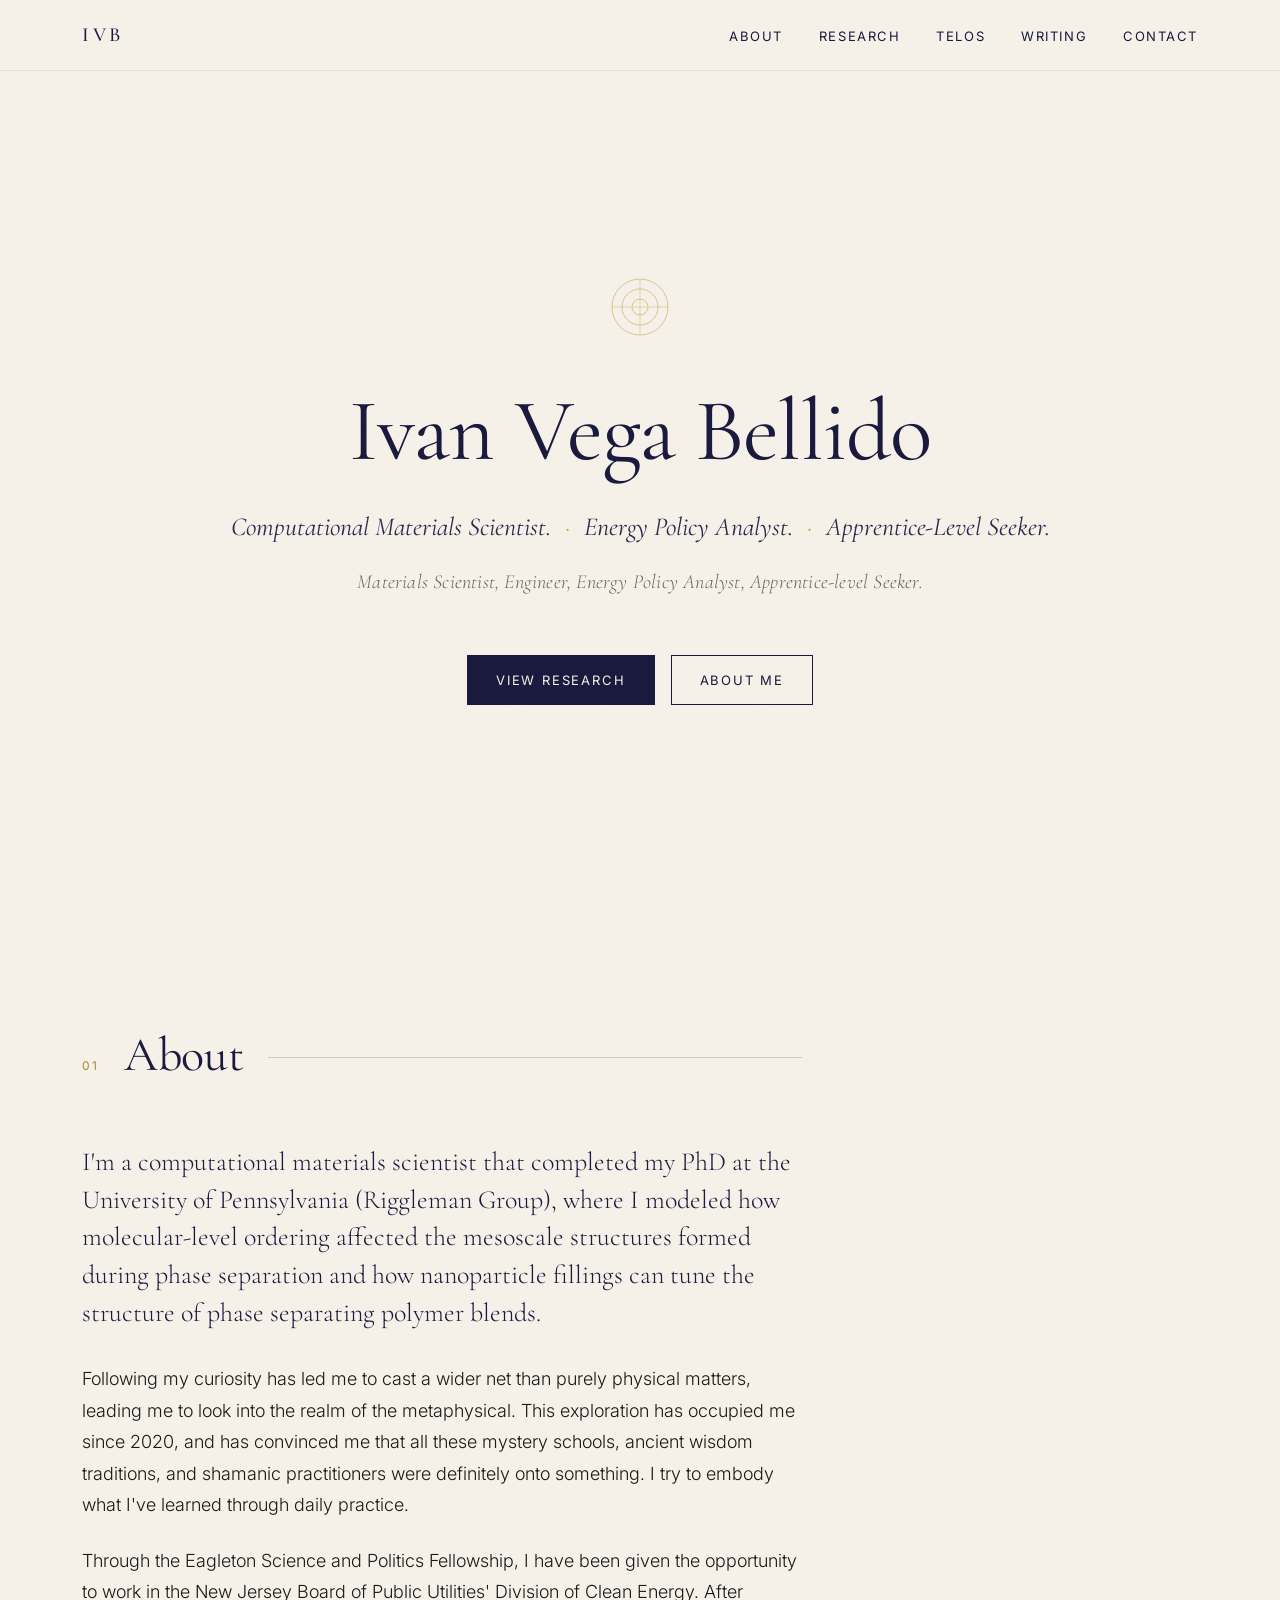
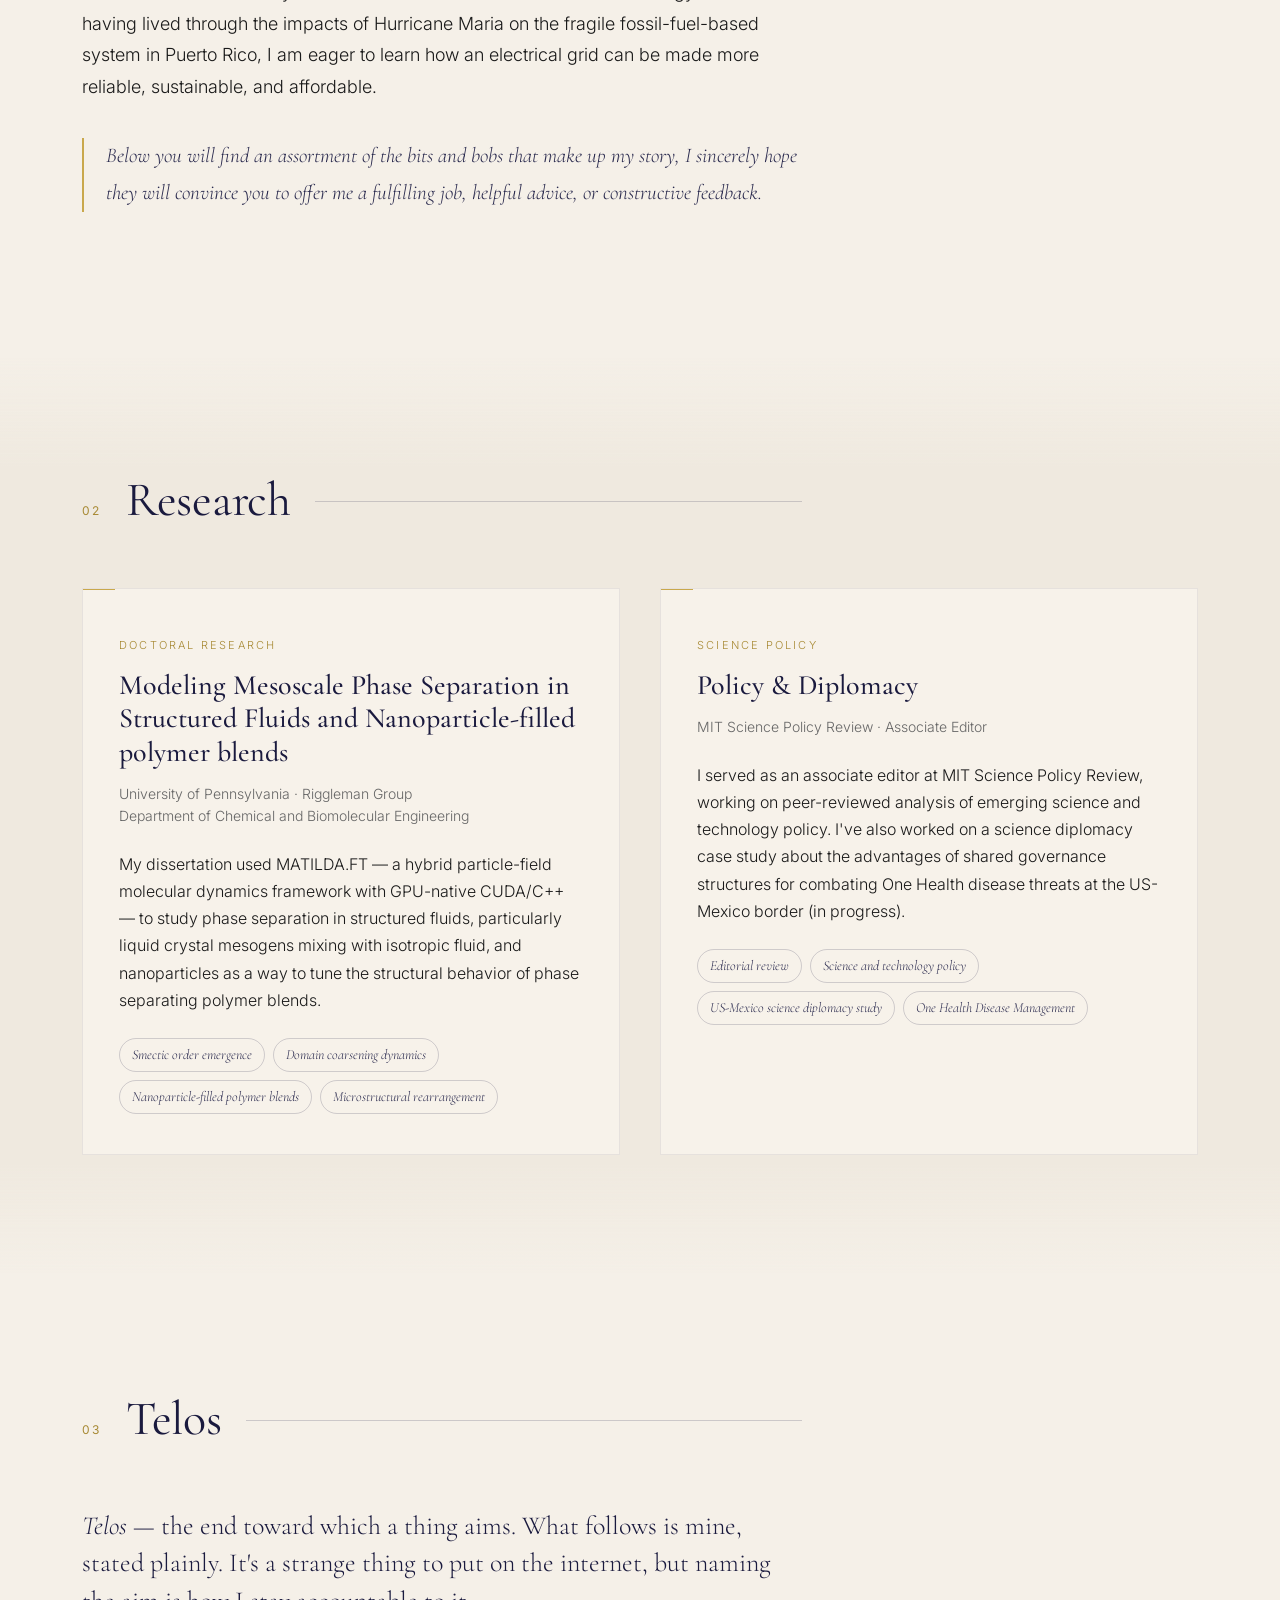
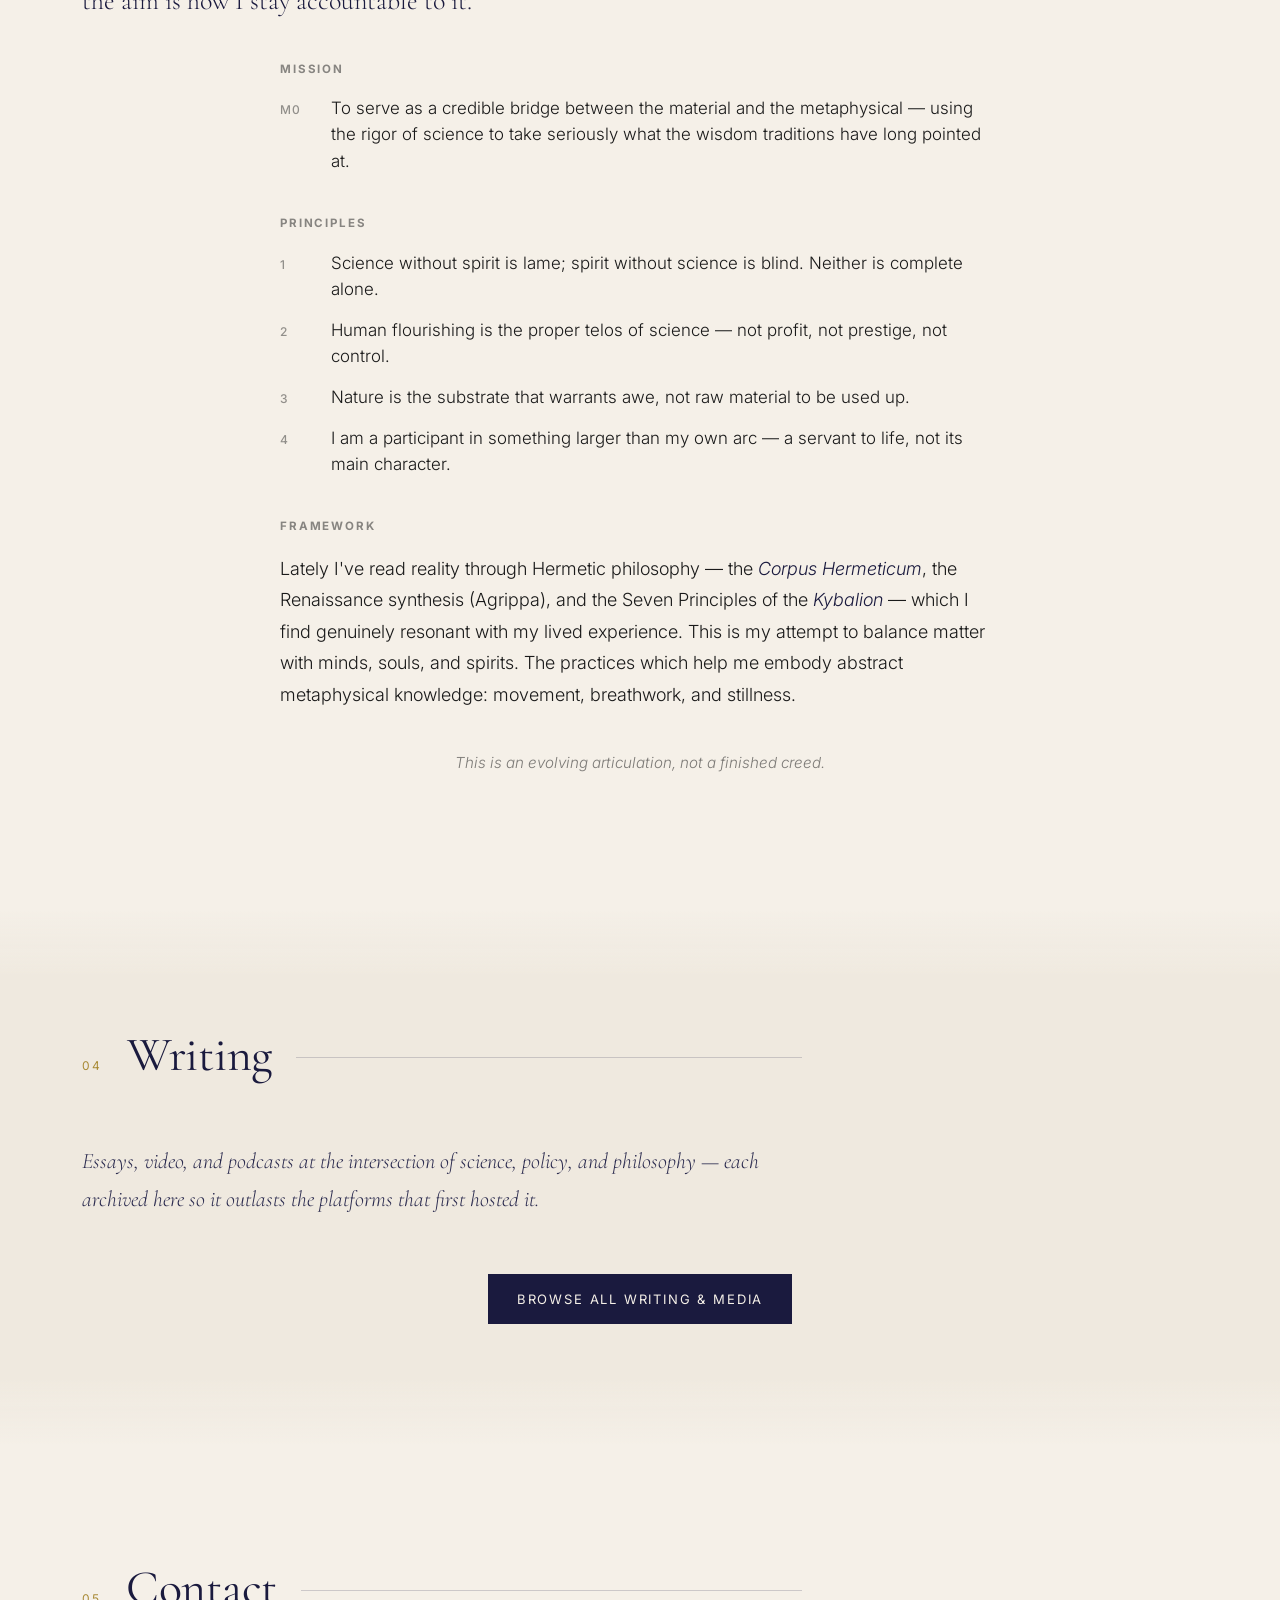
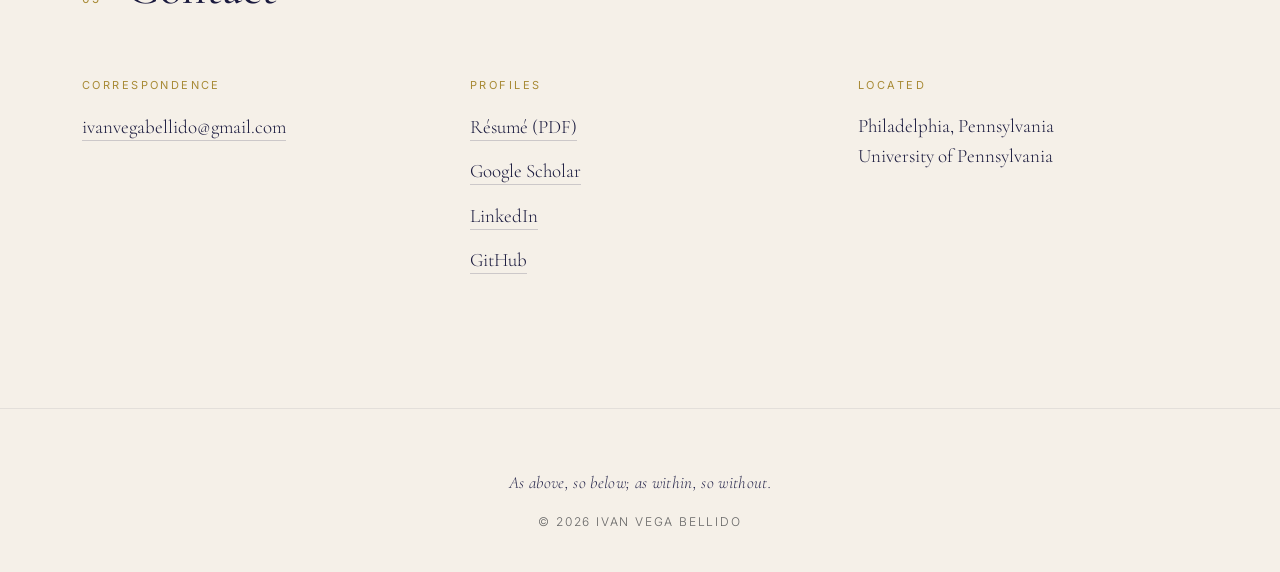
==== index.html @ 62093fcc "Update personal descriptions and contact details" ====
<!DOCTYPE html>
<html lang="en">
<head>
<meta charset="UTF-8">
<meta name="viewport" content="width=device-width, initial-scale=1.0">
<meta name="description" content="Gabriel Vega Bellido — Computational Materials Scientist, Energy Policy Analyst, Apprentice-level Seeker.">

<!-- Open Graph -->
<meta property="og:title" content="Gabriel Vega Bellido">
<meta property="og:description" content="Computational Materials Scientist, Energy Policy Analyst, Apprentice-level Seeker.">
<meta property="og:url" content="https://gvegabellido.com">
<meta property="og:type" content="website">
<meta property="og:site_name" content="Gabriel Vega Bellido">
<meta property="og:image" content="https://gvegabellido.com/gabriel_vega-bellido.jpg">

<!-- Canonical -->
<link rel="canonical" href="https://gvegabellido.com">

<!-- Favicon -->
<link rel="icon" type="image/svg+xml" href="favicon.svg">
<title>Ivan Vega Bellido</title>

<link rel="preconnect" href="https://fonts.googleapis.com">
<link rel="preconnect" href="https://fonts.gstatic.com" crossorigin>
<link href="https://fonts.googleapis.com/css2?family=Cormorant+Garamond:ital,wght@0,300;0,400;0,500;0,600;1,300;1,400;1,500&family=Inter:wght@300;400;500&display=swap" rel="stylesheet">

<link rel="stylesheet" href="styles.css">
</head>
<body>

<!-- Background sacred-geometry layer (very subtle) -->
<div class="bg-pattern" aria-hidden="true">
  <svg viewBox="0 0 800 800" xmlns="http://www.w3.org/2000/svg" preserveAspectRatio="xMidYMid slice">
    <defs>
      <pattern id="flower" x="0" y="0" width="200" height="173.2" patternUnits="userSpaceOnUse">
        <g fill="none" stroke="#1a1a3e" stroke-width="0.4" opacity="0.5">
          <circle cx="100" cy="86.6" r="50"/>
          <circle cx="0" cy="0" r="50"/>
          <circle cx="200" cy="0" r="50"/>
          <circle cx="0" cy="173.2" r="50"/>
          <circle cx="200" cy="173.2" r="50"/>
          <circle cx="100" cy="-86.6" r="50"/>
          <circle cx="100" cy="259.8" r="50"/>
        </g>
      </pattern>
    </defs>
    <rect width="100%" height="100%" fill="url(#flower)"/>
  </svg>
</div>

<!-- Navigation -->
<nav class="nav">
  <div class="nav-inner">
    <a href="#top" class="nav-brand">IVB</a>
    <ul class="nav-links">
      <li><a href="#about">About</a></li>
      <li><a href="#research">Research</a></li>
      <li><a href="#telos">Telos</a></li>
      <li><a href="writing.html">Writing</a></li>
      <li><a href="#contact">Contact</a></li>
    </ul>
  </div>
</nav>

<main id="top">

<!-- HERO -->
<section class="hero">
  <div class="container">
    <div class="hero-mark" aria-hidden="true">
      <svg viewBox="0 0 60 60" xmlns="http://www.w3.org/2000/svg">
        <circle cx="30" cy="30" r="28" fill="none" stroke="currentColor" stroke-width="0.6"/>
        <circle cx="30" cy="30" r="18" fill="none" stroke="currentColor" stroke-width="0.6"/>
        <circle cx="30" cy="30" r="8" fill="none" stroke="currentColor" stroke-width="0.6"/>
        <line x1="30" y1="2" x2="30" y2="58" stroke="currentColor" stroke-width="0.4"/>
        <line x1="2" y1="30" x2="58" y2="30" stroke="currentColor" stroke-width="0.4"/>
      </svg>
    </div>
    <h1 class="hero-title">Ivan Vega Bellido</h1>
    <p class="hero-sub">
      <span>Computational Materials Scientist.</span>
      <span class="dot" aria-hidden="true">·</span>
      <span>Energy Policy Analyst.</span>
      <span class="dot" aria-hidden="true">·</span>
      <span>Apprentice-Level Seeker.</span>
    </p>
    <p class="hero-tagline"><em>Materials Scientist, Engineer, Energy Policy Analyst, Apprentice-level Seeker.</em></p>
    <div class="hero-cta">
      <a href="#research" class="btn btn-primary">View Research</a>
      <a href="#about" class="btn btn-ghost">About Me</a>
    </div>
  </div>
</section>

<!-- ABOUT -->
<section id="about" class="section">
  <div class="container">
    <div class="section-head">
      <span class="section-num">01</span>
      <h2 class="section-title">About</h2>
      <span class="section-rule" aria-hidden="true"></span>
    </div>
    <div class="prose">
      <p class="lead">
        I'm a computational materials scientist that completed my PhD at the University of Pennsylvania (Riggleman Group), where I modeled how molecular-level ordering affected the mesoscale structures formed during phase separation and how nanoparticle fillings can tune the structure of phase separating polymer blends.
      </p>
      <p>
       Following my curiosity has led me to cast a wider net than purely physical matters, leading me to look into the realm of the metaphysical. This exploration has occupied me since 2020, and has convinced me that all these mystery schools, ancient wisdom traditions, and shamanic practitioners were definitely onto something. I try to embody what I've learned through daily practice. 
      </p>
      <p>
        Through the Eagleton Science and Politics Fellowship, I have been given the opportunity to work in the New Jersey Board of Public Utilities' Division of Clean Energy. After having lived through the impacts of Hurricane Maria on the fragile fossil-fuel-based system in Puerto Rico, I am eager to learn how an electrical grid can be made more reliable, sustainable, and affordable.
      </p>
      <p class="closing">
Below you will find an assortment of the bits and bobs that make up my story, I sincerely hope they will convince you to offer me a fulfilling job, helpful advice, or constructive feedback.      </p>
    </div>
  </div>
</section>

<!-- RESEARCH -->
<section id="research" class="section section-alt">
  <div class="container">
    <div class="section-head">
      <span class="section-num">02</span>
      <h2 class="section-title">Research</h2>
      <span class="section-rule" aria-hidden="true"></span>
    </div>

    <div class="research-grid">
      <article class="research-card">
        <header class="research-card-head">
          <span class="research-kicker">Doctoral Research</span>
          <h3 class="research-title">Modeling Mesoscale Phase Separation in Structured Fluids and Nanoparticle-filled polymer blends</h3>
          <p class="research-affil">University of Pennsylvania · Riggleman Group<br>Department of Chemical and Biomolecular Engineering</p>
        </header>
        <p class="research-body">
          My dissertation used MATILDA.FT — a hybrid particle-field molecular dynamics framework with GPU-native CUDA/C++ — to study phase separation in structured fluids, particularly liquid crystal mesogens mixing with isotropic fluid, and nanoparticles as a way to tune the structural behavior of phase separating polymer blends.
        </p>
        <ul class="research-tags">
          <li>Smectic order emergence</li>
          <li>Domain coarsening dynamics</li>
          <li>Nanoparticle-filled polymer blends</li>
          <li>Microstructural rearrangement</li>
        </ul>
      </article>

      <article class="research-card">
        <header class="research-card-head">
          <span class="research-kicker">Science Policy</span>
          <h3 class="research-title">Policy &amp; Diplomacy</h3>
          <p class="research-affil">MIT Science Policy Review · Associate Editor</p>
        </header>
        <p class="research-body">
          I served as an associate editor at MIT Science Policy Review, working on peer-reviewed analysis of emerging science and technology policy. I've also worked on a science diplomacy case study about the advantages of shared governance structures for combating One Health disease threats at the US-Mexico border (in progress).
        </p>
        <ul class="research-tags">
          <li>Editorial review</li>
          <li>Science and technology policy</li>
          <li>US-Mexico science diplomacy study</li>
          <li>One Health Disease Management</li>
        </ul>
      </article>
    </div>
  </div>
</section>

<!-- TELOS -->
<section id="telos" class="section">
  <div class="container">
    <div class="section-head">
      <span class="section-num">03</span>
      <h2 class="section-title">Telos</h2>
      <span class="section-rule" aria-hidden="true"></span>
    </div>
    <div class="prose">
      <p class="lead">
        <em>Telos</em> — the end toward which a thing aims. What follows is mine, stated plainly. It's a strange thing to put on the internet, but naming the aim is how I stay accountable to it.
      </p>
    </div>

    <div class="telos-block">
      <h3 class="telos-label">Mission</h3>
      <div class="telos-item">
        <span class="telos-id">M0</span>
        <p>To serve as a credible bridge between the material and the metaphysical — using the rigor of science to take seriously what the wisdom traditions have long pointed at.</p>
      </div>
    </div>

    <div class="telos-block">
      <h3 class="telos-label">Principles</h3>
      <div class="telos-item"><span class="telos-id">1</span><p>Science without spirit is lame; spirit without science is blind. Neither is complete alone.</p></div>
      <div class="telos-item"><span class="telos-id">2</span><p>Human flourishing is the proper telos of science — not profit, not prestige, not control.</p></div>
      <div class="telos-item"><span class="telos-id">3</span><p>Nature is the substrate that warrants awe, not raw material to be used up.</p></div>
      <div class="telos-item"><span class="telos-id">4</span><p>I am a participant in something larger than my own arc — a servant to life, not its main character.</p></div>
    </div>

    <div class="telos-block">
      <h3 class="telos-label">Framework</h3>
      <div class="prose">
        <p>
          Lately I've read reality through Hermetic philosophy — the <em>Corpus Hermeticum</em>, the Renaissance synthesis (Agrippa), and the Seven Principles of the <em>Kybalion</em> — which I find genuinely resonant with my lived experience. This is my attempt to balance matter with minds, souls, and spirits. The practices which help me embody abstract metaphysical knowledge: movement, breathwork, and stillness.
        </p>
      </div>
    </div>

    <p class="telos-note"><em>This is an evolving articulation, not a finished creed.</em></p>
  </div>
</section>

<!-- WRITING -->
<section id="writing" class="section section-alt">
  <div class="container">
    <div class="section-head">
      <span class="section-num">04</span>
      <h2 class="section-title">Writing</h2>
      <span class="section-rule" aria-hidden="true"></span>
    </div>
    <div class="writing-intro">
      <p>Essays, video, and podcasts at the intersection of science, policy, and philosophy — each archived here so it outlasts the platforms that first hosted it.</p>
    </div>
    <div class="hero-cta" style="margin-top:2rem">
      <a href="writing.html" class="btn btn-primary">Browse all writing &amp; media</a>
    </div>
  </div>
</section>

<!-- CONTACT -->
<section id="contact" class="section">
  <div class="container">
    <div class="section-head">
      <span class="section-num">05</span>
      <h2 class="section-title">Contact</h2>
      <span class="section-rule" aria-hidden="true"></span>
    </div>
    <div class="contact-grid">
      <div class="contact-block">
        <h3 class="contact-label">Correspondence</h3>
        <a class="contact-link contact-email" href="mailto:ivanvegabellido@gmail.com">ivanvegabellido@gmail.com</a>
      </div>
      <div class="contact-block">
        <h3 class="contact-label">Profiles</h3>
        <ul class="contact-links">
          <li><a href="resume.pdf" target="_blank" rel="noopener">Résumé (PDF)</a></li>
          <li><a href="https://scholar.google.com/citations?user=PFs1vdMAAAAJ&hl=en" target="_blank" rel="noopener">Google Scholar</a></li>
          <li><a href="https://www.linkedin.com/in/gabriel-vega-bellido-575094107/" target="_blank" rel="noopener">LinkedIn</a></li>
          <li><a href="https://github.com/GaboBellido" target="_blank" rel="noopener">GitHub</a></li>
        </ul>
      </div>
      <div class="contact-block">
        <h3 class="contact-label">Located</h3>
        <p class="contact-loc">Philadelphia, Pennsylvania<br>University of Pennsylvania</p>
      </div>
    </div>
  </div>
</section>

<footer class="footer">
  <div class="container">
    <p class="footer-quote"><em>As above, so below; as within, so without.</em></p>
    <p class="footer-meta">© <span id="year">2026</span> Ivan Vega Bellido</p>
  </div>
</footer>

</main>

<script src="script.js"></script>
</body>
</html>
---- styles.css ----
/* ============================================
   IVAN VEGA BELLIDO
   Scholar's study aesthetic
   ============================================ */

:root {
  --bg:        #f5f0e8;
  --bg-alt:    #efe9df;
  --ink:      #1a1a3e;
  --ink-soft: #2a2a4e;
  --gold:     #c9a84c;
  --gold-deep:#a88a35;
  --body:     #1a1a1a;
  --muted:    #666666;
  --rule:     rgba(26,26,62,0.18);
  --rule-soft:rgba(26,26,62,0.08);

  --serif:  "Cormorant Garamond", "EB Garamond", Georgia, serif;
  --sans:   "Inter", -apple-system, BlinkMacSystemFont, sans-serif;

  --w-narrow: 720px;
  --w-mid:    920px;
  --w-wide:   1180px;
}

* { box-sizing: border-box; }

html { scroll-behavior: smooth; -webkit-font-smoothing: antialiased; }

body {
  margin: 0;
  background: var(--bg);
  color: var(--body);
  font-family: var(--sans);
  font-weight: 300;
  font-size: 17px;
  line-height: 1.7;
  position: relative;
  overflow-x: hidden;
}

/* Background flower-of-life pattern, barely visible */
.bg-pattern {
  position: fixed;
  inset: 0;
  z-index: 0;
  pointer-events: none;
  opacity: 0.035;
}
.bg-pattern svg { width: 100%; height: 100%; display: block; }

main, .nav { position: relative; z-index: 1; }

/* ===== Navigation ===== */
.nav {
  position: sticky;
  top: 0;
  z-index: 50;
  background: rgba(245, 240, 232, 0.85);
  backdrop-filter: blur(10px);
  -webkit-backdrop-filter: blur(10px);
  border-bottom: 1px solid var(--rule-soft);
}
.nav-inner {
  max-width: var(--w-wide);
  margin: 0 auto;
  padding: 18px 32px;
  display: flex;
  align-items: center;
  justify-content: space-between;
}
.nav-brand {
  font-family: var(--serif);
  font-size: 20px;
  font-weight: 500;
  letter-spacing: 0.18em;
  color: var(--ink);
  text-decoration: none;
}
.nav-links {
  display: flex;
  gap: 36px;
  list-style: none;
  margin: 0;
  padding: 0;
}
.nav-links a {
  color: var(--ink);
  text-decoration: none;
  font-size: 13px;
  font-weight: 400;
  letter-spacing: 0.12em;
  text-transform: uppercase;
  transition: color 0.2s ease;
  position: relative;
}
.nav-links a::after {
  content: "";
  position: absolute;
  left: 0;
  bottom: -4px;
  width: 0;
  height: 1px;
  background: var(--gold);
  transition: width 0.25s ease;
}
.nav-links a:hover { color: var(--gold-deep); }
.nav-links a:hover::after { width: 100%; }

/* ===== Containers ===== */
.container {
  max-width: var(--w-wide);
  margin: 0 auto;
  padding: 0 32px;
}

/* ===== Hero ===== */
.hero {
  min-height: calc(100vh - 60px);
  display: flex;
  align-items: center;
  justify-content: center;
  text-align: center;
  padding: 80px 32px;
}
.hero .container { max-width: var(--w-mid); }
.hero-mark {
  width: 60px;
  height: 60px;
  margin: 0 auto 48px;
  color: var(--gold);
  opacity: 0.85;
  animation: fadeUp 1.2s ease both;
}
.hero-mark svg { width: 100%; height: 100%; }
.hero-title {
  font-family: var(--serif);
  font-weight: 400;
  font-size: clamp(48px, 7vw, 88px);
  color: var(--ink);
  margin: 0 0 28px;
  letter-spacing: -0.01em;
  line-height: 1.05;
  animation: fadeUp 1.2s 0.1s ease both;
}
.hero-sub {
  font-family: var(--serif);
  font-style: italic;
  font-size: clamp(20px, 2.4vw, 26px);
  font-weight: 400;
  color: var(--ink-soft);
  margin: 0 0 16px;
  display: flex;
  justify-content: center;
  align-items: center;
  gap: 14px;
  flex-wrap: wrap;
  animation: fadeUp 1.2s 0.25s ease both;
}
.hero-sub .dot {
  color: var(--gold);
  font-style: normal;
  font-weight: 400;
}
.hero-tagline {
  font-family: var(--serif);
  font-size: clamp(17px, 1.6vw, 20px);
  color: var(--muted);
  margin: 0 0 56px;
  font-weight: 300;
  letter-spacing: 0.01em;
  animation: fadeUp 1.2s 0.4s ease both;
}
.hero-cta {
  display: flex;
  justify-content: center;
  gap: 16px;
  flex-wrap: wrap;
  animation: fadeUp 1.2s 0.55s ease both;
}

@keyframes fadeUp {
  from { opacity: 0; transform: translateY(14px); }
  to   { opacity: 1; transform: translateY(0); }
}

/* ===== Buttons ===== */
.btn {
  display: inline-block;
  padding: 13px 28px;
  font-family: var(--sans);
  font-size: 13px;
  font-weight: 400;
  letter-spacing: 0.14em;
  text-transform: uppercase;
  text-decoration: none;
  border: 1px solid transparent;
  cursor: pointer;
  transition: all 0.25s ease;
}
.btn-primary {
  background: var(--ink);
  color: var(--bg);
  border-color: var(--ink);
}
.btn-primary:hover {
  background: transparent;
  color: var(--ink);
}
.btn-ghost {
  background: transparent;
  color: var(--ink);
  border-color: var(--ink);
}
.btn-ghost:hover {
  background: var(--ink);
  color: var(--bg);
}

/* ===== Sections ===== */
.section {
  padding: 120px 0;
  position: relative;
}
.section-alt {
  background: linear-gradient(180deg, transparent 0%, var(--bg-alt) 12%, var(--bg-alt) 88%, transparent 100%);
}
.section-head {
  display: flex;
  align-items: baseline;
  gap: 24px;
  margin-bottom: 64px;
  max-width: var(--w-narrow);
}
.section-num {
  font-family: var(--sans);
  font-size: 12px;
  font-weight: 400;
  letter-spacing: 0.2em;
  color: var(--gold-deep);
}
.section-title {
  font-family: var(--serif);
  font-weight: 400;
  font-size: clamp(34px, 4.5vw, 48px);
  color: var(--ink);
  margin: 0;
  letter-spacing: -0.005em;
  line-height: 1;
}
.section-rule {
  flex: 1;
  height: 1px;
  background: var(--rule);
  align-self: center;
  transform: translateY(2px);
}

/* ===== Prose blocks (About, Philosophy) ===== */
.prose {
  max-width: var(--w-narrow);
  font-size: 18px;
  line-height: 1.75;
  color: var(--body);
}
.prose p { margin: 0 0 24px; }
.prose .lead {
  font-family: var(--serif);
  font-size: clamp(22px, 2.4vw, 26px);
  font-weight: 300;
  line-height: 1.45;
  color: var(--ink);
  margin-bottom: 32px;
}
.prose .closing {
  font-family: var(--serif);
  font-style: italic;
  font-size: 21px;
  color: var(--ink-soft);
  padding-left: 22px;
  border-left: 2px solid var(--gold);
  margin-top: 36px;
}
.prose em {
  font-style: italic;
  color: var(--ink);
}

/* ===== Research grid ===== */
.research-grid {
  display: grid;
  grid-template-columns: repeat(2, 1fr);
  gap: 40px;
  max-width: var(--w-wide);
}
.research-card {
  padding: 40px 36px;
  background: rgba(255, 252, 246, 0.5);
  border: 1px solid var(--rule-soft);
  position: relative;
  transition: border-color 0.3s ease, transform 0.3s ease;
}
.research-card::before {
  content: "";
  position: absolute;
  top: 0; left: 0;
  width: 32px; height: 1px;
  background: var(--gold);
}
.research-card:hover {
  border-color: var(--rule);
  transform: translateY(-2px);
}
.research-kicker {
  display: inline-block;
  font-size: 11px;
  letter-spacing: 0.2em;
  text-transform: uppercase;
  color: var(--gold-deep);
  margin-bottom: 14px;
}
.research-title {
  font-family: var(--serif);
  font-weight: 500;
  font-size: 28px;
  color: var(--ink);
  margin: 0 0 14px;
  line-height: 1.2;
}
.research-affil {
  font-size: 14px;
  color: var(--muted);
  margin: 0 0 24px;
  line-height: 1.55;
}
.research-body {
  font-size: 16px;
  line-height: 1.7;
  margin: 0 0 24px;
}
.research-tags {
  list-style: none;
  padding: 0;
  margin: 0;
  display: flex;
  flex-wrap: wrap;
  gap: 8px;
}
.research-tags li {
  font-family: var(--serif);
  font-style: italic;
  font-size: 14px;
  color: var(--ink-soft);
  padding: 4px 12px;
  border: 1px solid var(--rule);
  border-radius: 999px;
}

/* ===== Writing ===== */
.writing-intro {
  max-width: var(--w-narrow);
  margin-bottom: 56px;
}
.writing-intro p {
  font-family: var(--serif);
  font-size: 22px;
  font-weight: 300;
  font-style: italic;
  color: var(--ink-soft);
  margin: 0;
}
.writing-empty {
  max-width: var(--w-narrow);
  text-align: center;
  padding: 64px 32px;
  border: 1px dashed var(--rule);
}
.writing-empty-mark {
  width: 40px;
  height: 40px;
  margin: 0 auto 20px;
  color: var(--gold);
  opacity: 0.7;
}
.writing-empty-mark svg { width: 100%; height: 100%; }
.writing-empty-text {
  font-family: var(--serif);
  font-style: italic;
  font-size: 17px;
  color: var(--muted);
  margin: 0;
}

/* ===== Contact ===== */
.contact-grid {
  display: grid;
  grid-template-columns: repeat(3, 1fr);
  gap: 48px;
  max-width: var(--w-wide);
}
.contact-block { }
.contact-label {
  font-family: var(--sans);
  font-size: 11px;
  letter-spacing: 0.22em;
  text-transform: uppercase;
  font-weight: 400;
  color: var(--gold-deep);
  margin: 0 0 16px;
}
.contact-link, .contact-links a {
  font-family: var(--serif);
  font-size: 19px;
  color: var(--ink);
  text-decoration: none;
  border-bottom: 1px solid var(--rule);
  padding-bottom: 2px;
  transition: border-color 0.2s ease, color 0.2s ease;
}
.contact-link:hover, .contact-links a:hover {
  color: var(--gold-deep);
  border-color: var(--gold);
}
.contact-email { word-break: break-all; }
.contact-links {
  list-style: none;
  padding: 0;
  margin: 0;
}
.contact-links li { margin-bottom: 12px; }
.contact-loc {
  font-family: var(--serif);
  font-size: 19px;
  color: var(--ink);
  margin: 0;
  line-height: 1.6;
}

/* ===== Footer ===== */
.footer {
  padding: 60px 0 40px;
  border-top: 1px solid var(--rule-soft);
  position: relative;
  z-index: 1;
}
.footer .container {
  text-align: center;
}
.footer-quote {
  font-family: var(--serif);
  font-size: 17px;
  color: var(--ink-soft);
  margin: 0 0 14px;
  letter-spacing: 0.02em;
}
.footer-meta {
  font-size: 12px;
  letter-spacing: 0.15em;
  color: var(--muted);
  margin: 0;
  text-transform: uppercase;
}

/* ===== Selection ===== */
::selection {
  background: var(--ink);
  color: var(--bg);
}

/* ===== Responsive ===== */
@media (max-width: 860px) {
  .nav-inner { padding: 14px 22px; }
  .nav-links { gap: 18px; }
  .nav-links a { font-size: 11px; letter-spacing: 0.08em; }
  .container { padding: 0 22px; }
  .section { padding: 88px 0; }
  .section-head { gap: 16px; margin-bottom: 44px; }
  .research-grid { grid-template-columns: 1fr; gap: 24px; }
  .research-card { padding: 32px 26px; }
  .contact-grid { grid-template-columns: 1fr; gap: 32px; }
  .hero-sub { font-size: 18px; gap: 10px; }
  .prose { font-size: 17px; }
  .prose .lead { font-size: 21px; }
}

@media (max-width: 640px) {
  .nav-brand { font-size: 18px; letter-spacing: 0.14em; }
  .nav-links { gap: 14px; }
  .nav-links a { font-size: 10px; letter-spacing: 0.06em; }
  /* hide writing on small screens to keep nav from crowding */
  .nav-links li:nth-child(4) { display: none; }
  .hero { padding: 60px 22px; min-height: calc(100vh - 56px); }
  .hero-mark { margin-bottom: 36px; width: 50px; height: 50px; }
  .hero-title { font-size: clamp(40px, 12vw, 56px); }
  /* On mobile, drop the dot and stack subtitle on its own lines naturally */
  .hero-sub { flex-direction: column; gap: 4px; }
  .hero-sub .dot { display: none; }
  .hero-tagline { margin-bottom: 40px; }
  .hero-cta { flex-direction: column; width: 100%; }
  .hero-cta .btn { width: 100%; }
}

@media (max-width: 420px) {
  .nav-links { gap: 12px; }
  /* hide philosophy too at smallest sizes — it's reachable via scroll */
  .nav-links li:nth-child(3) { display: none; }
}

@media (prefers-reduced-motion: reduce) {
  *, *::before, *::after {
    animation-duration: 0.01ms !important;
    transition-duration: 0.01ms !important;
  }
  html { scroll-behavior: auto; }
}

/* Telos section */
.telos-block { max-width: 720px; margin: 2.5rem auto 0; }
.telos-label {
  font-family: 'Inter', sans-serif; font-size: 0.72rem; letter-spacing: 0.16em;
  text-transform: uppercase; opacity: 0.5; margin: 0 0 1rem;
}
.telos-item { display: flex; gap: 1rem; align-items: baseline; margin-bottom: 0.9rem; }
.telos-id {
  font-family: 'Inter', sans-serif; font-size: 0.75rem; font-weight: 500;
  letter-spacing: 0.05em; opacity: 0.45; min-width: 2.2rem; white-space: nowrap;
}
.telos-item p { margin: 0; line-height: 1.55; }
.telos-note { text-align: center; opacity: 0.55; margin-top: 2.5rem; font-size: 0.95rem; }
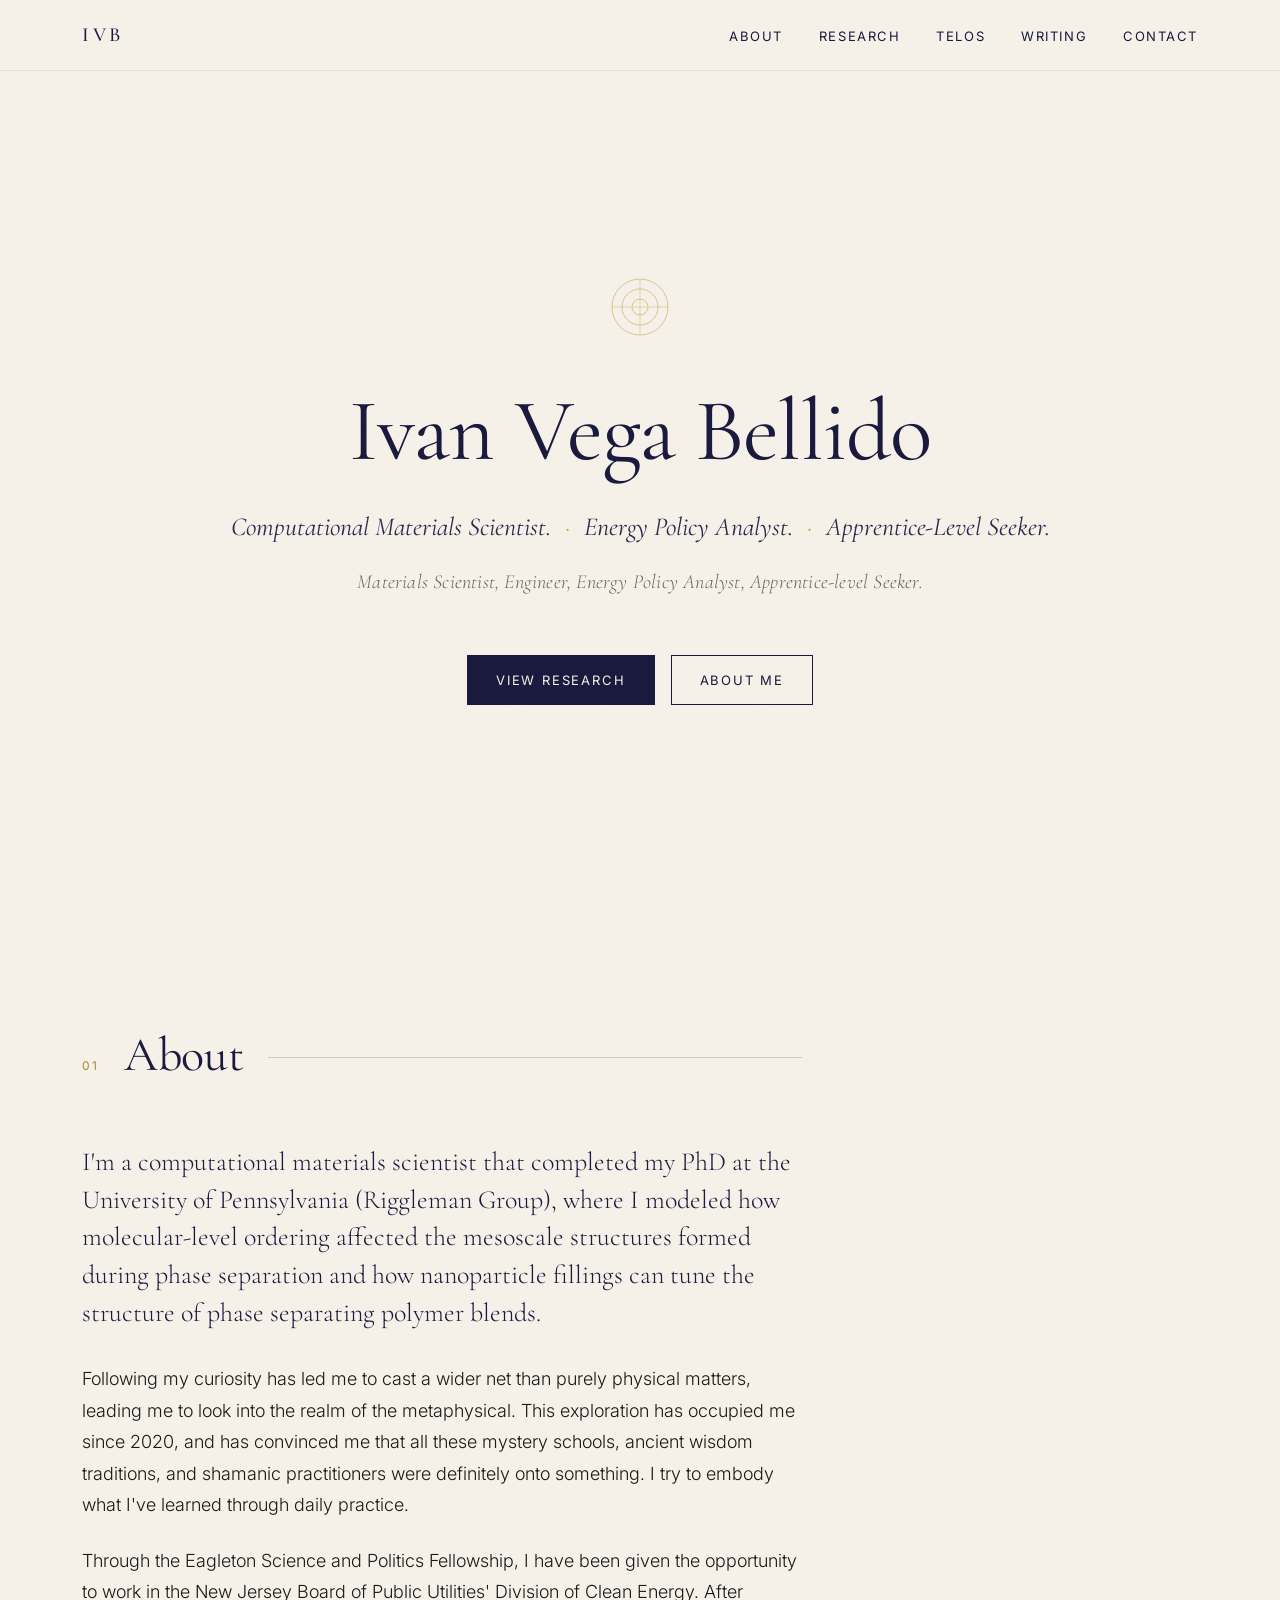
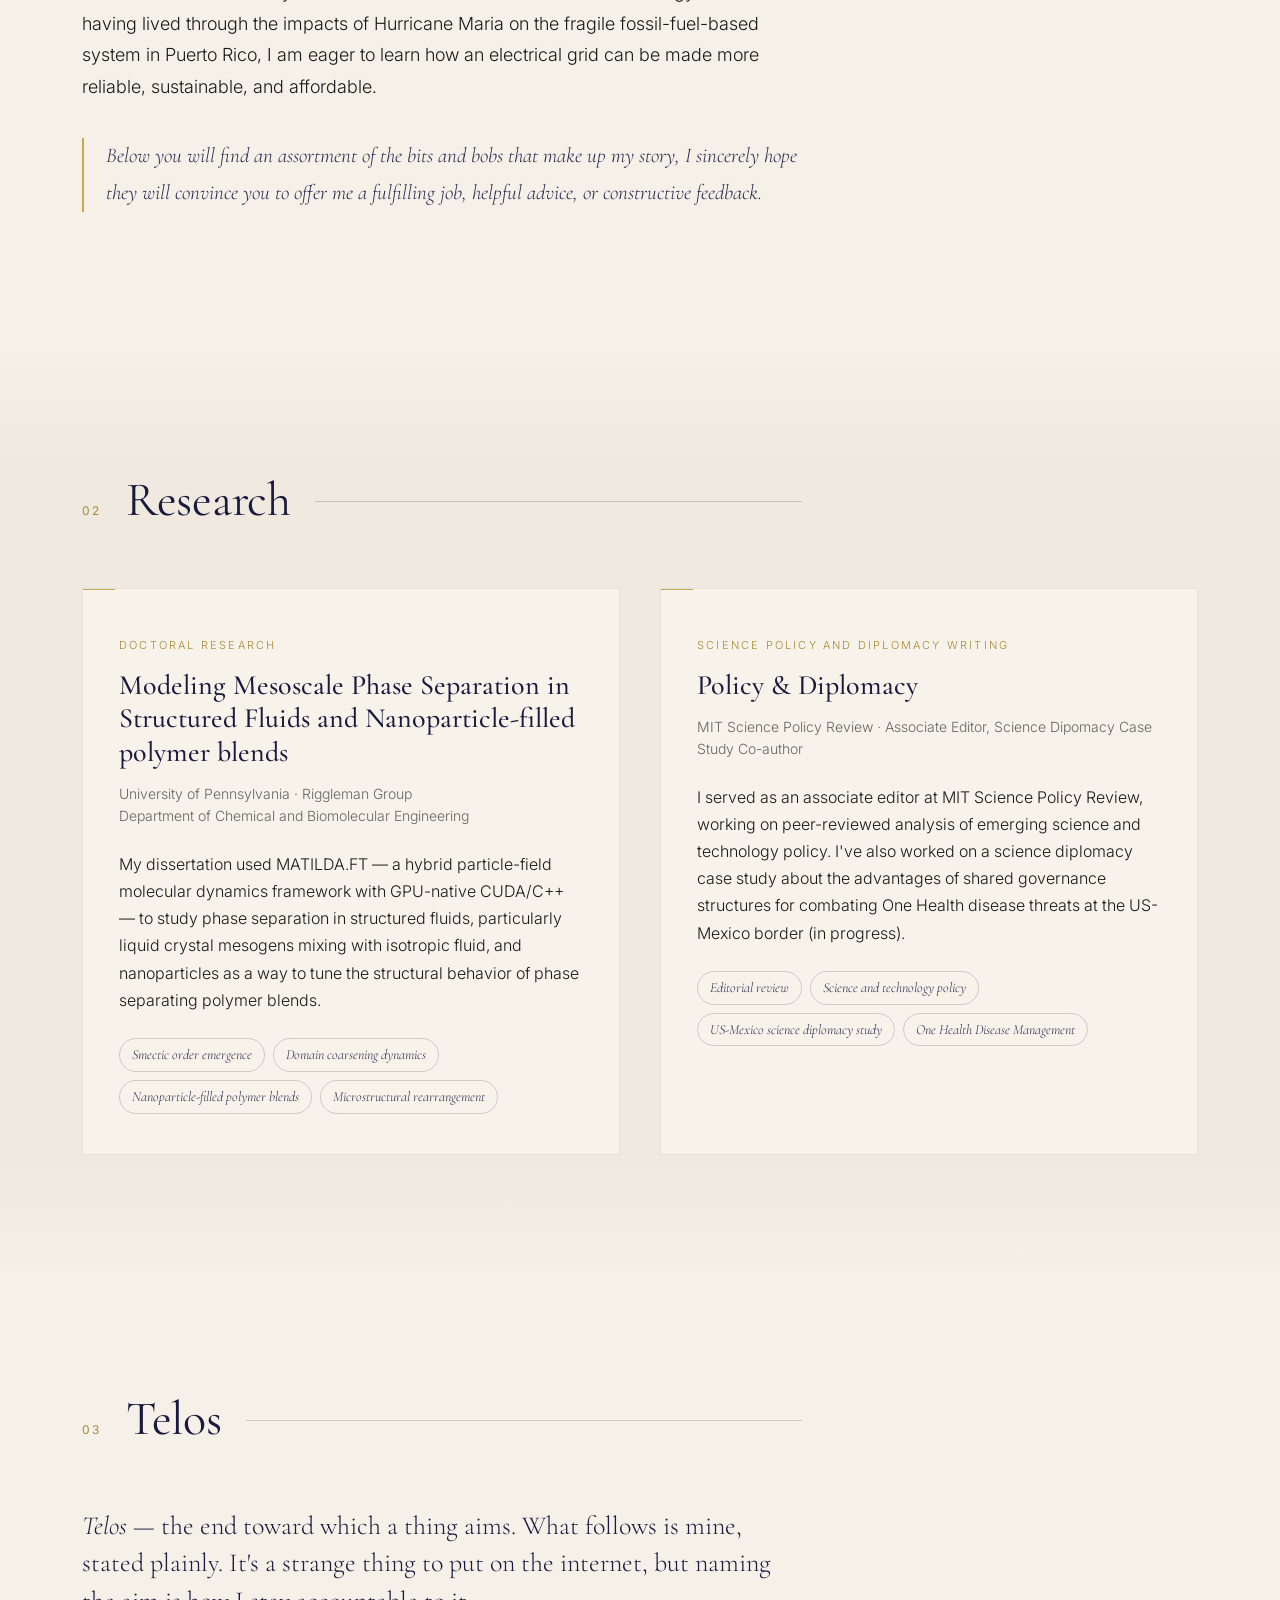
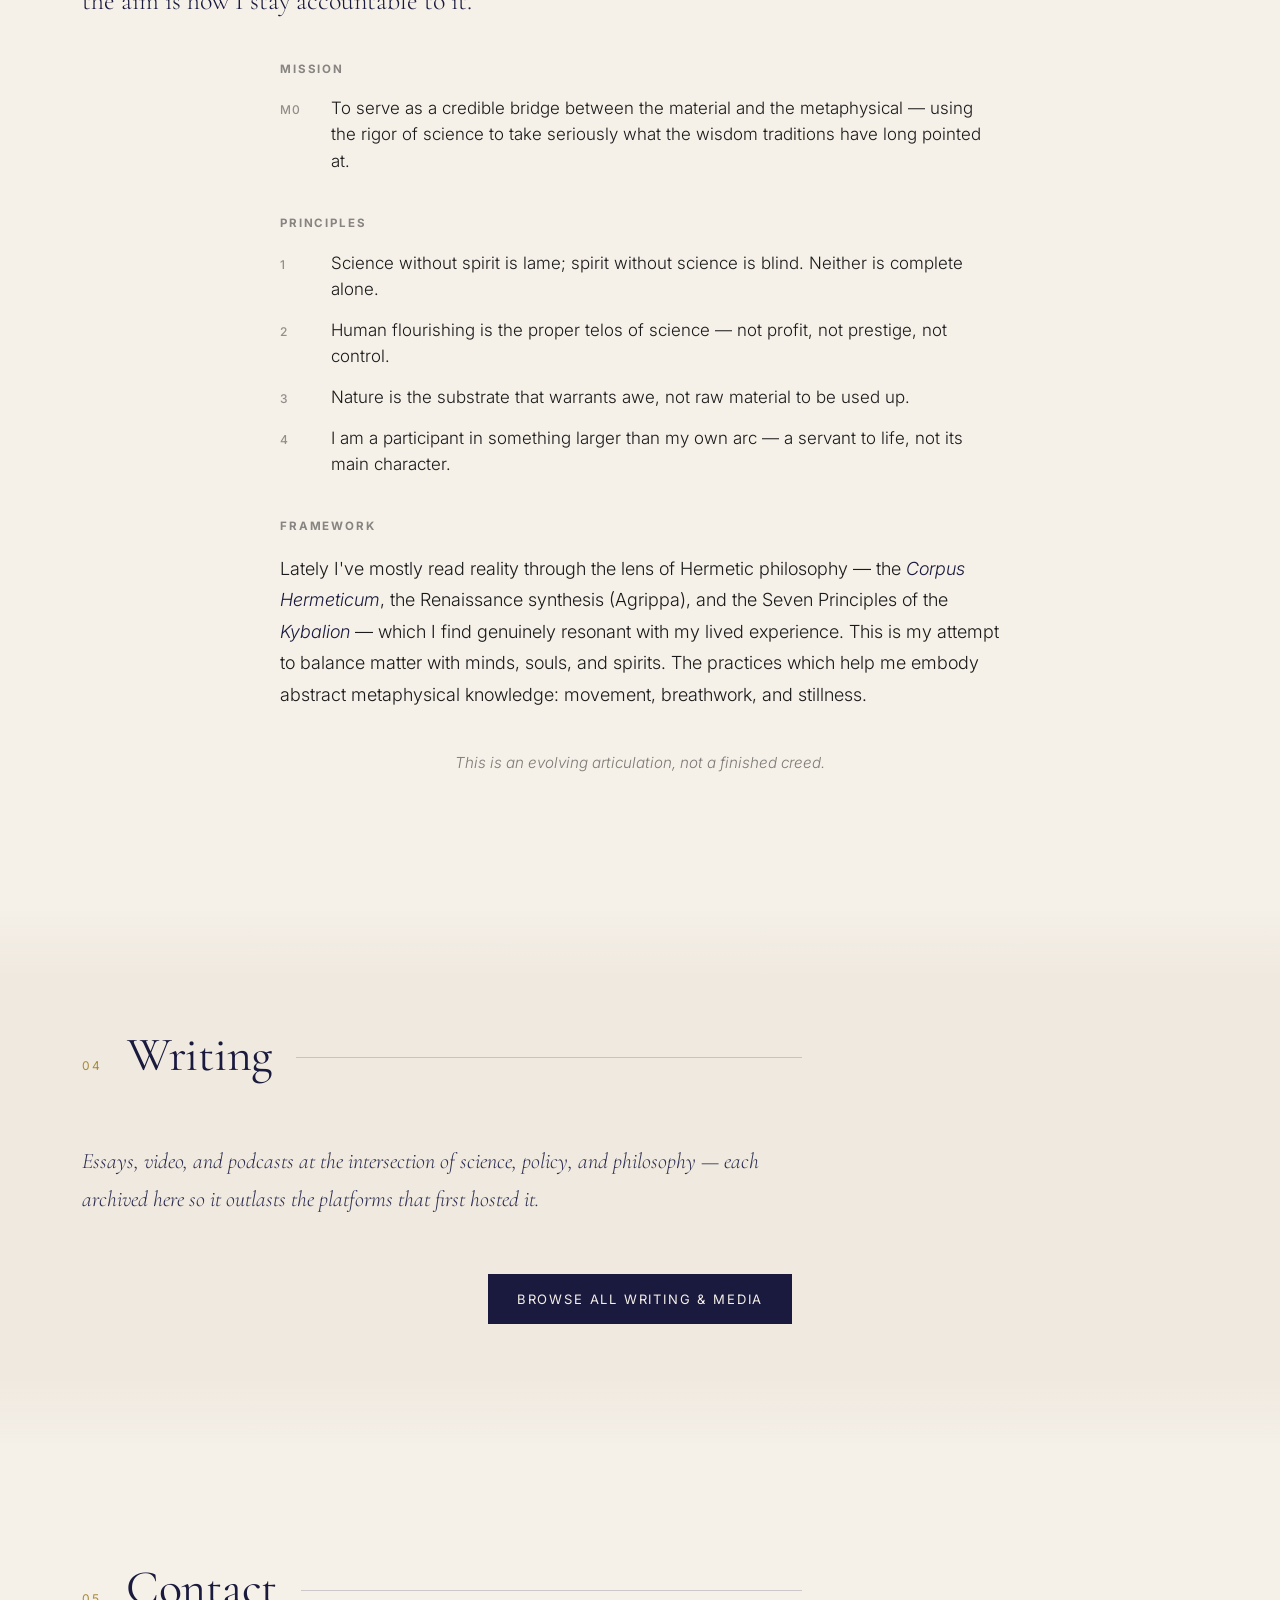
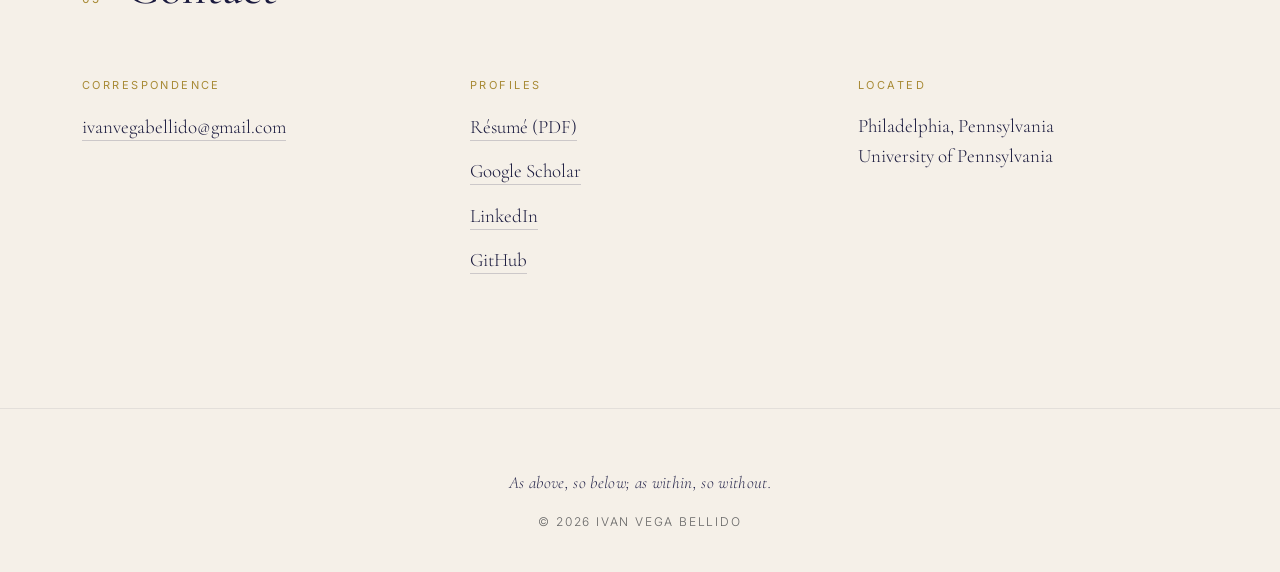
==== commit 56688f48: "Update research card and framework descriptions" ====
--- a/index.html
+++ b/index.html
@@ -18,7 +18,7 @@
 
 <!-- Favicon -->
 <link rel="icon" type="image/svg+xml" href="favicon.svg">
-<title>Ivan Vega Bellido</title>
+<title>Gabriel Vega Bellido</title>
 
 <link rel="preconnect" href="https://fonts.googleapis.com">
 <link rel="preconnect" href="https://fonts.gstatic.com" crossorigin>
@@ -145,9 +145,9 @@
 
       <article class="research-card">
         <header class="research-card-head">
-          <span class="research-kicker">Science Policy</span>
+          <span class="research-kicker">Science Policy and Diplomacy Writing</span>
           <h3 class="research-title">Policy &amp; Diplomacy</h3>
-          <p class="research-affil">MIT Science Policy Review · Associate Editor</p>
+          <p class="research-affil">MIT Science Policy Review · Associate Editor, Science Dipomacy Case Study Co-author</p>
         </header>
         <p class="research-body">
           I served as an associate editor at MIT Science Policy Review, working on peer-reviewed analysis of emerging science and technology policy. I've also worked on a science diplomacy case study about the advantages of shared governance structures for combating One Health disease threats at the US-Mexico border (in progress).
@@ -197,7 +197,7 @@
       <h3 class="telos-label">Framework</h3>
       <div class="prose">
         <p>
-          Lately I've read reality through Hermetic philosophy — the <em>Corpus Hermeticum</em>, the Renaissance synthesis (Agrippa), and the Seven Principles of the <em>Kybalion</em> — which I find genuinely resonant with my lived experience. This is my attempt to balance matter with minds, souls, and spirits. The practices which help me embody abstract metaphysical knowledge: movement, breathwork, and stillness.
+          Lately I've mostly read reality through the lens of Hermetic philosophy — the <em>Corpus Hermeticum</em>, the Renaissance synthesis (Agrippa), and the Seven Principles of the <em>Kybalion</em> — which I find genuinely resonant with my lived experience. This is my attempt to balance matter with minds, souls, and spirits. The practices which help me embody abstract metaphysical knowledge: movement, breathwork, and stillness.
         </p>
       </div>
     </div>
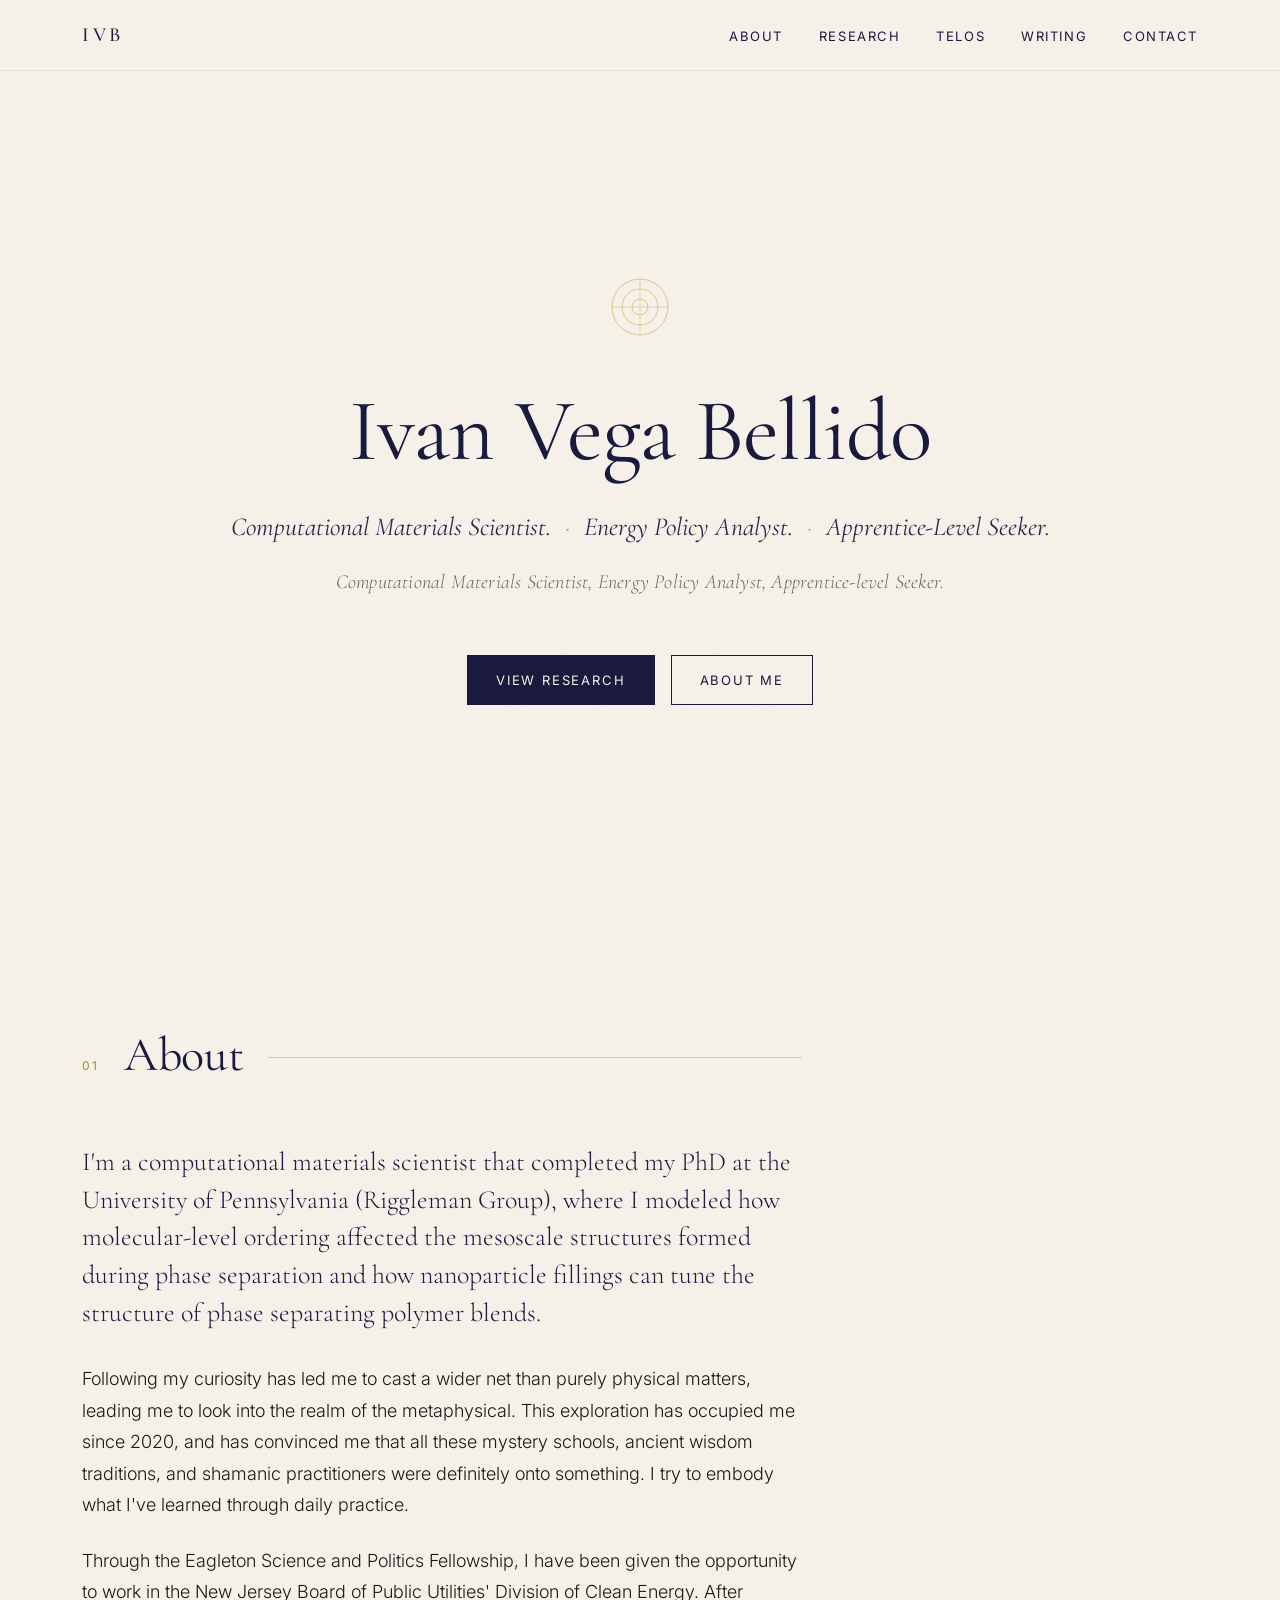
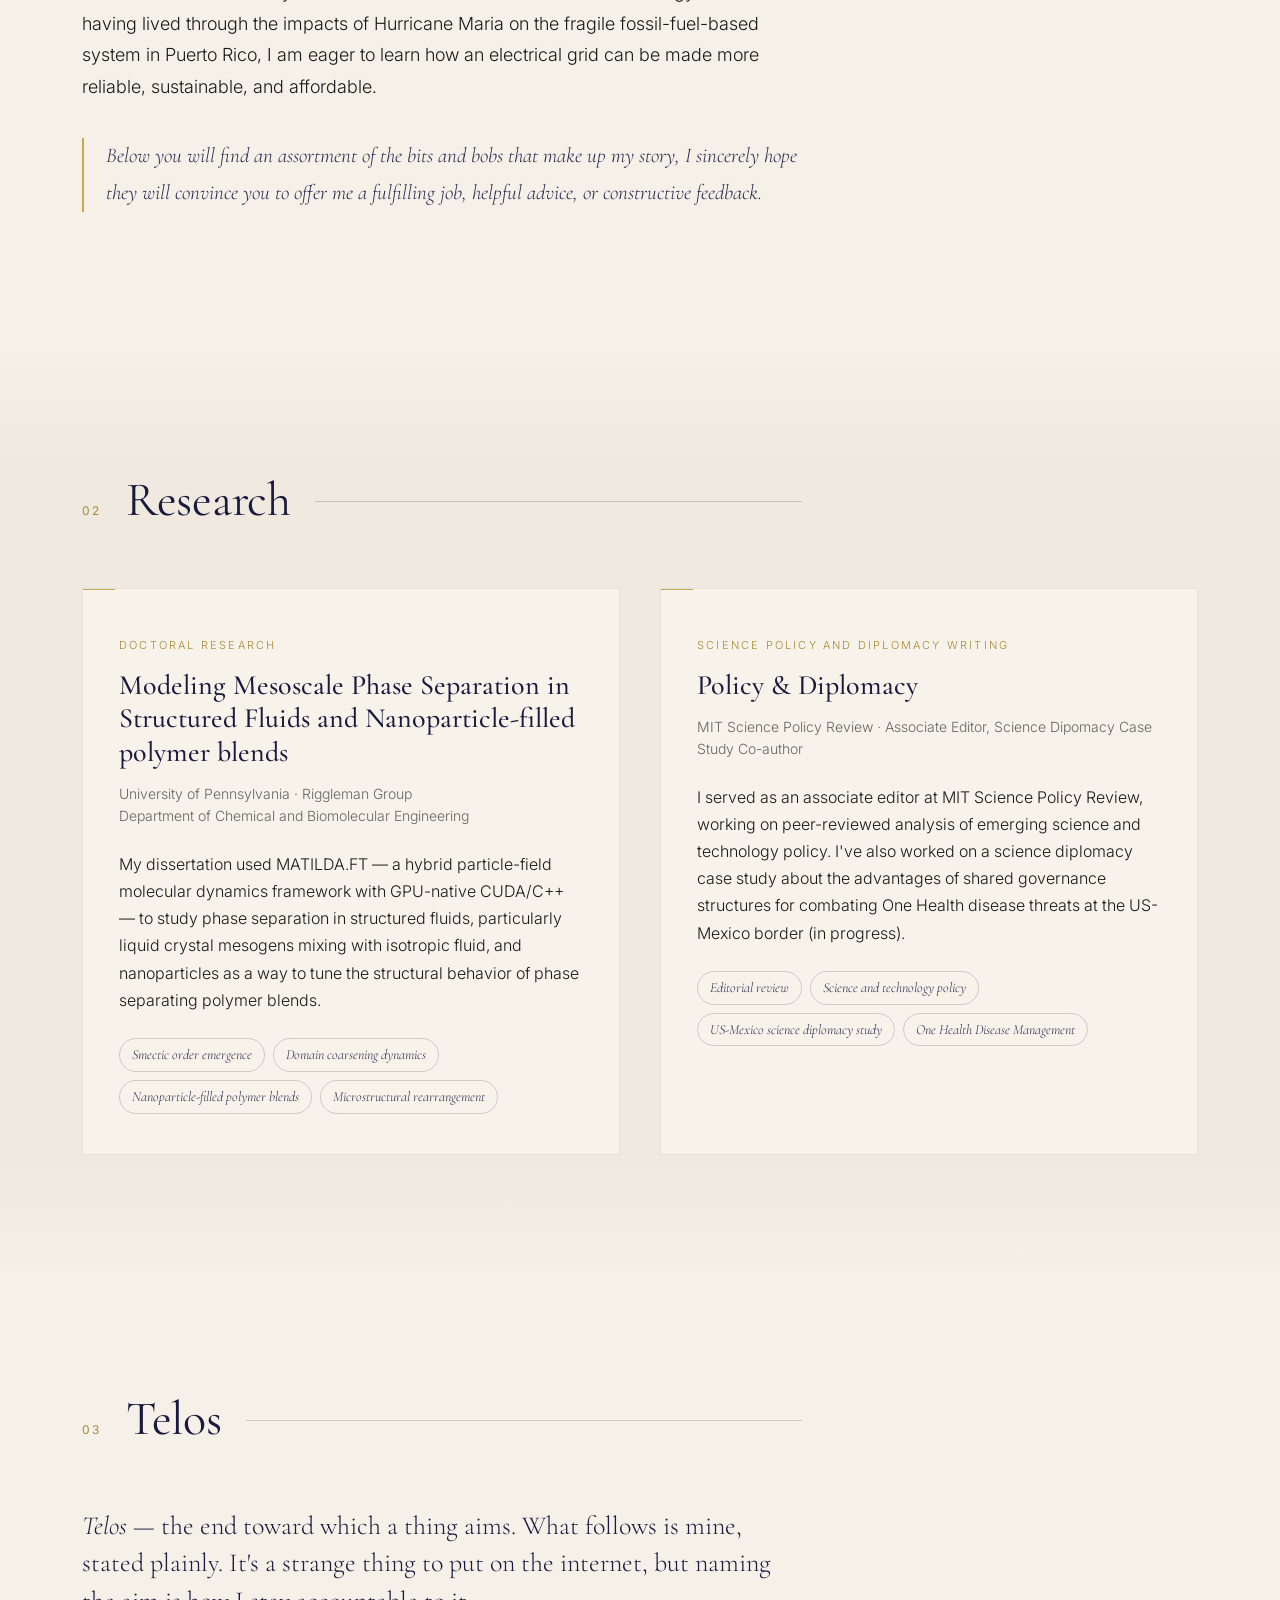
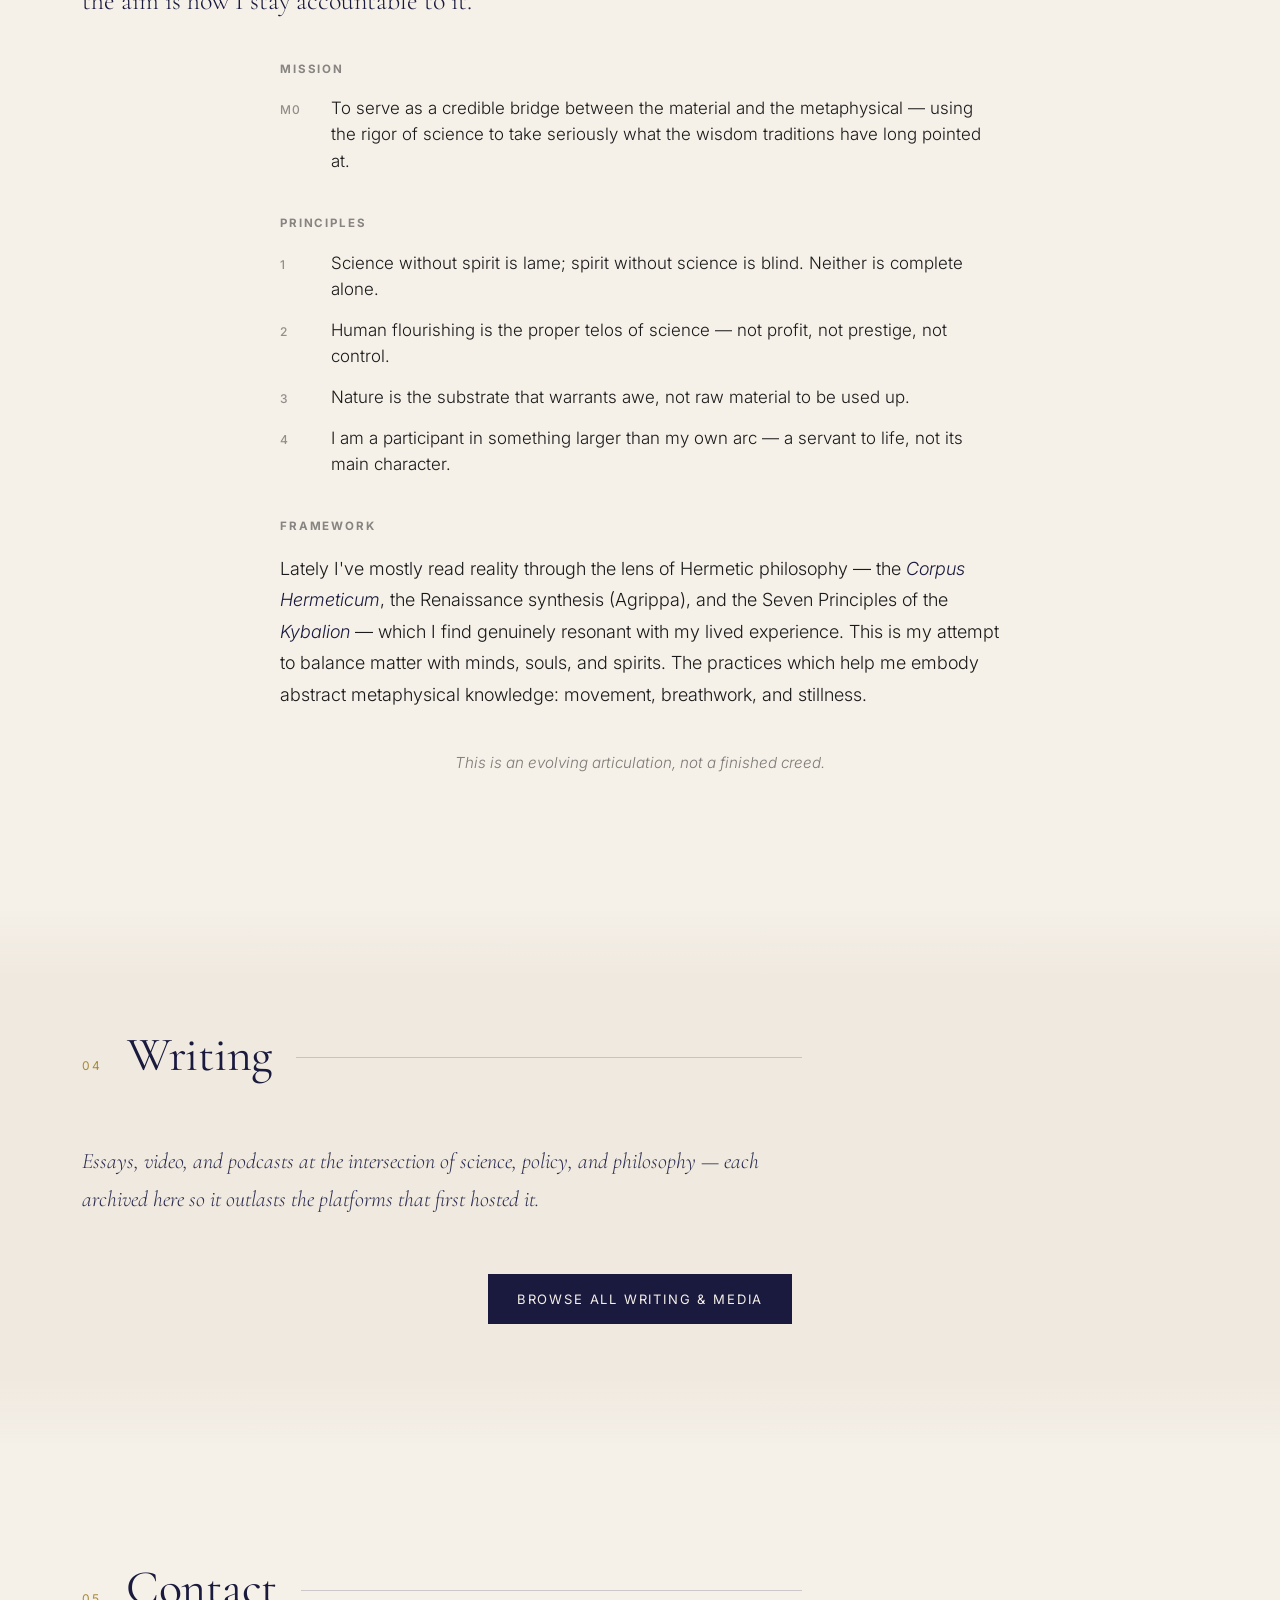
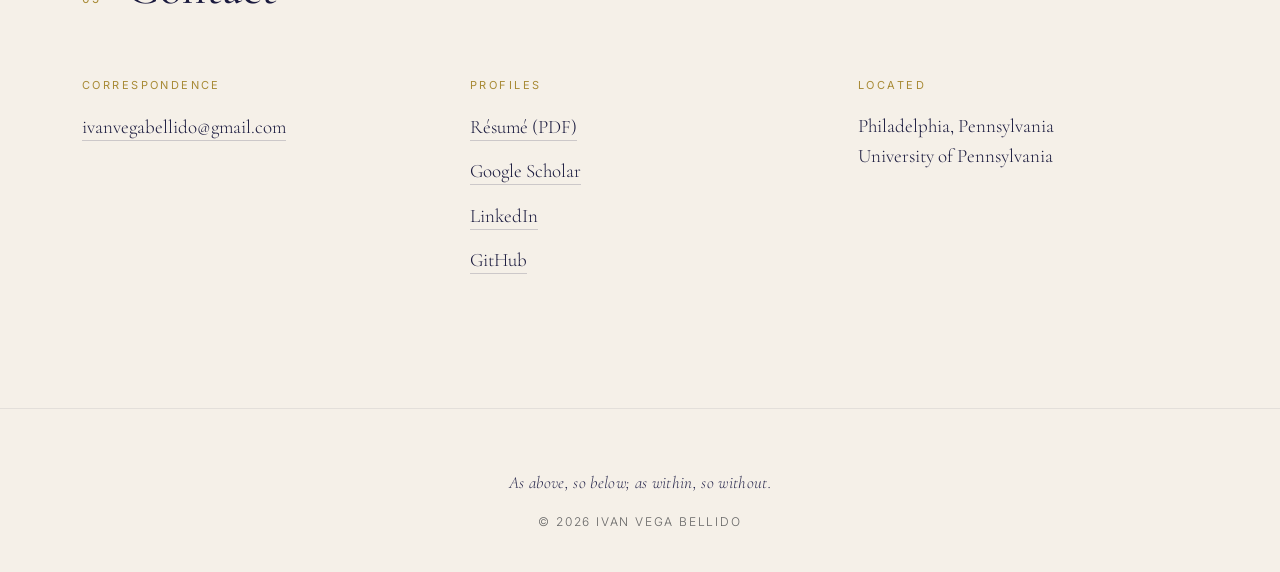
==== commit 13745865: "Update hero tagline to include 'Computational'" ====
--- a/index.html
+++ b/index.html
@@ -84,7 +84,7 @@
       <span class="dot" aria-hidden="true">·</span>
       <span>Apprentice-Level Seeker.</span>
     </p>
-    <p class="hero-tagline"><em>Materials Scientist, Engineer, Energy Policy Analyst, Apprentice-level Seeker.</em></p>
+    <p class="hero-tagline"><em>Computational Materials Scientist, Energy Policy Analyst, Apprentice-level Seeker.</em></p>
     <div class="hero-cta">
       <a href="#research" class="btn btn-primary">View Research</a>
       <a href="#about" class="btn btn-ghost">About Me</a>
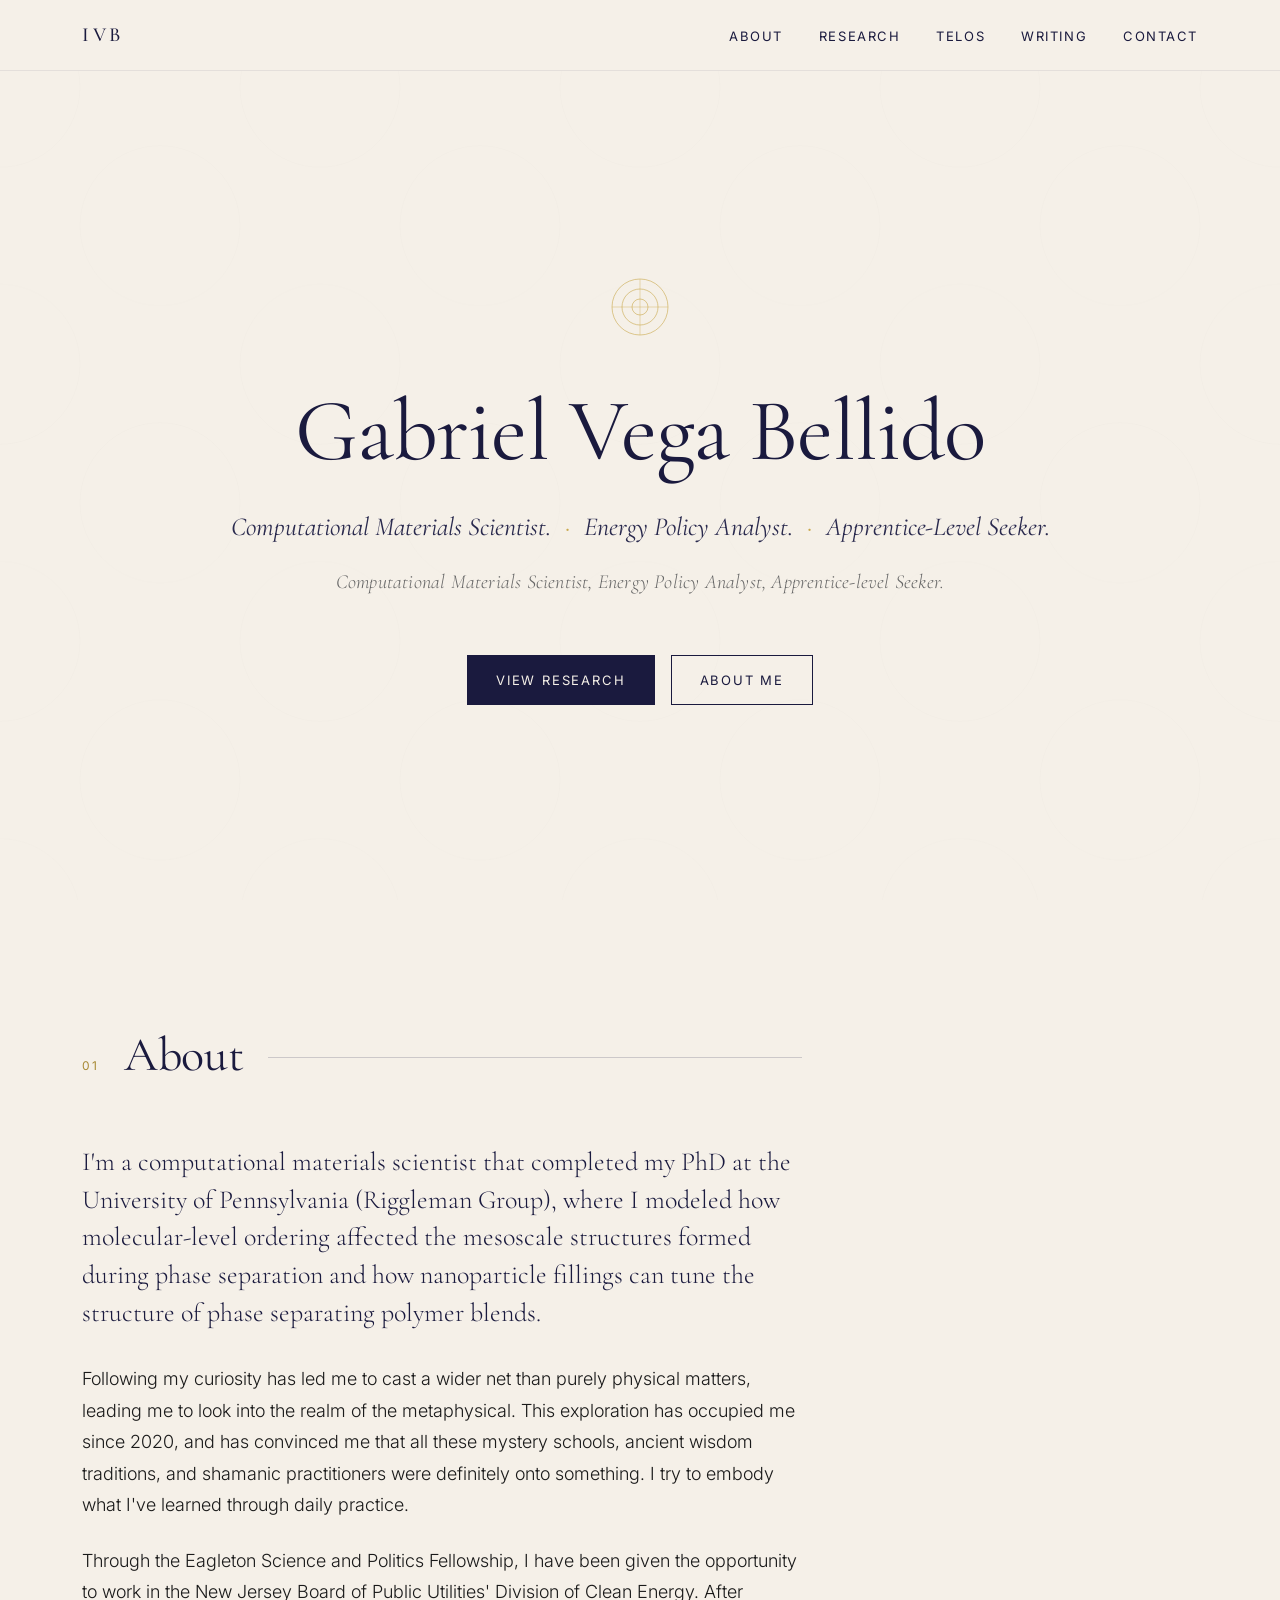
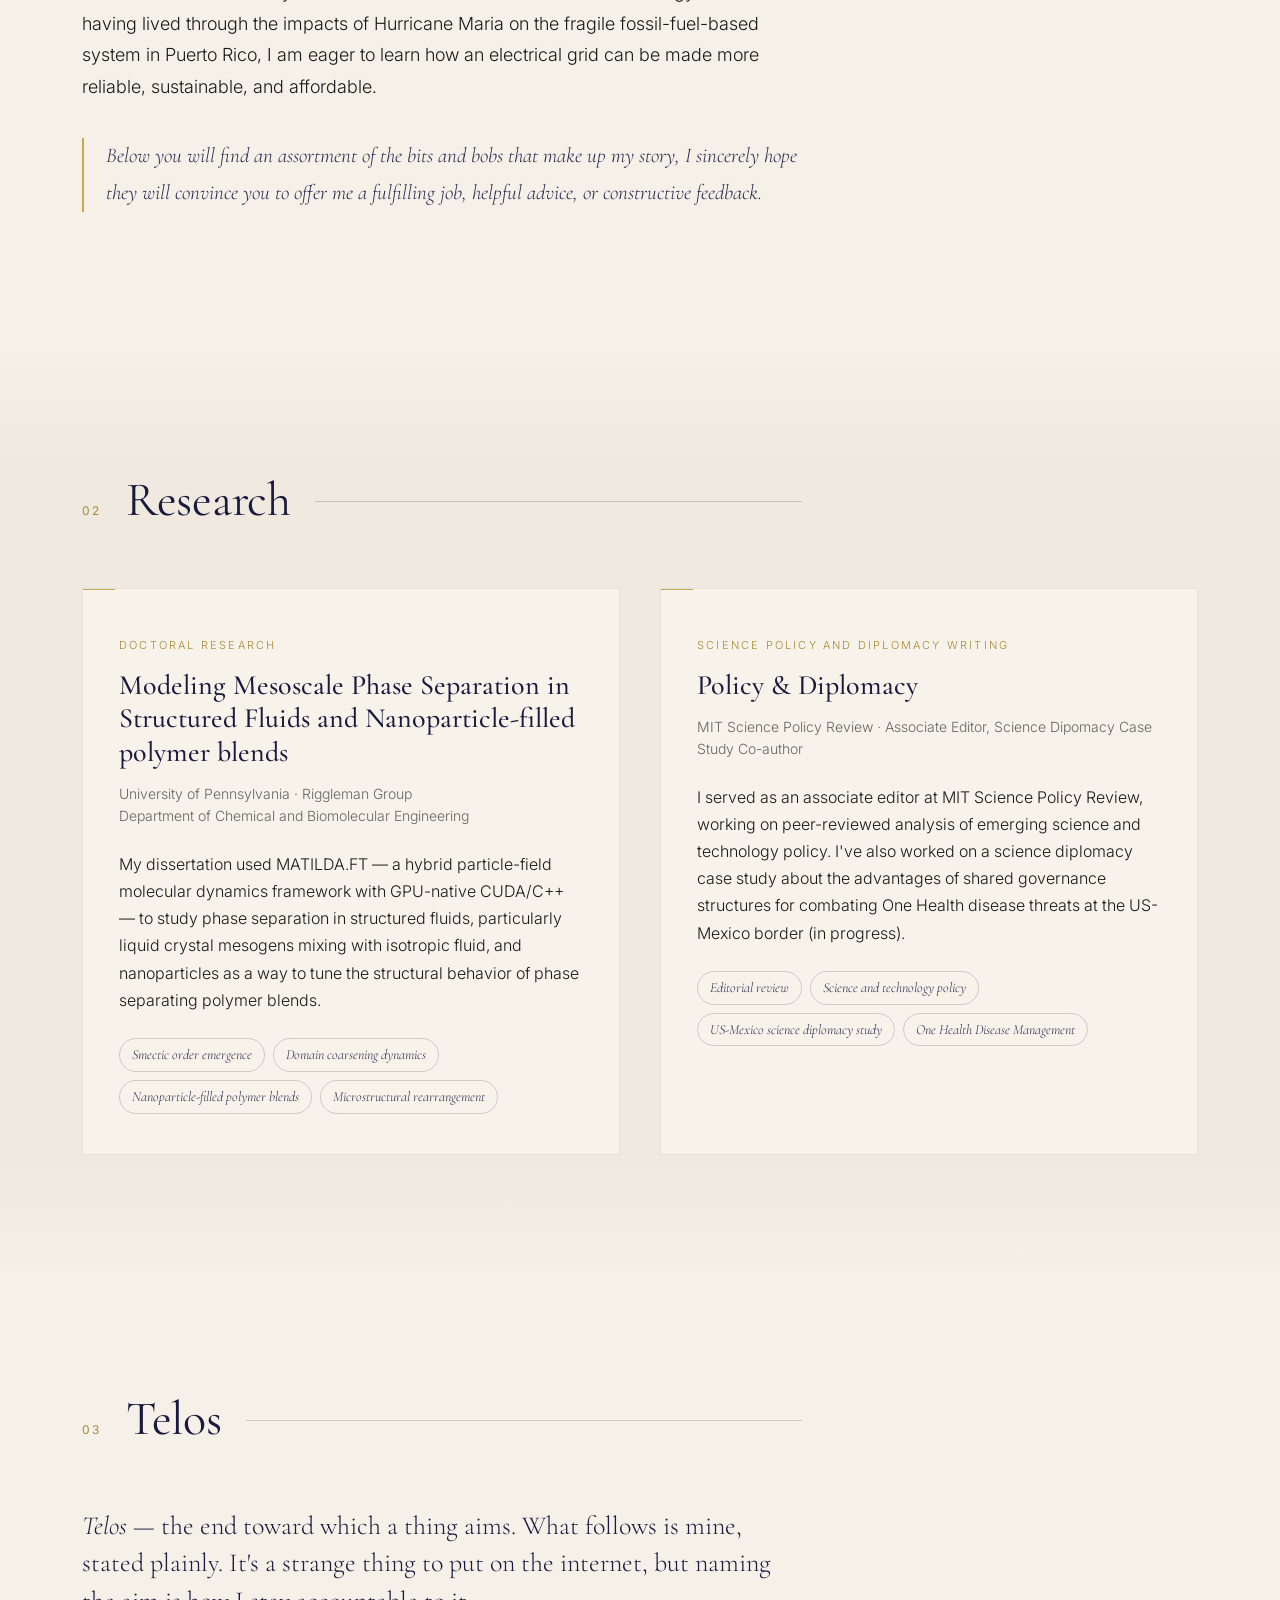
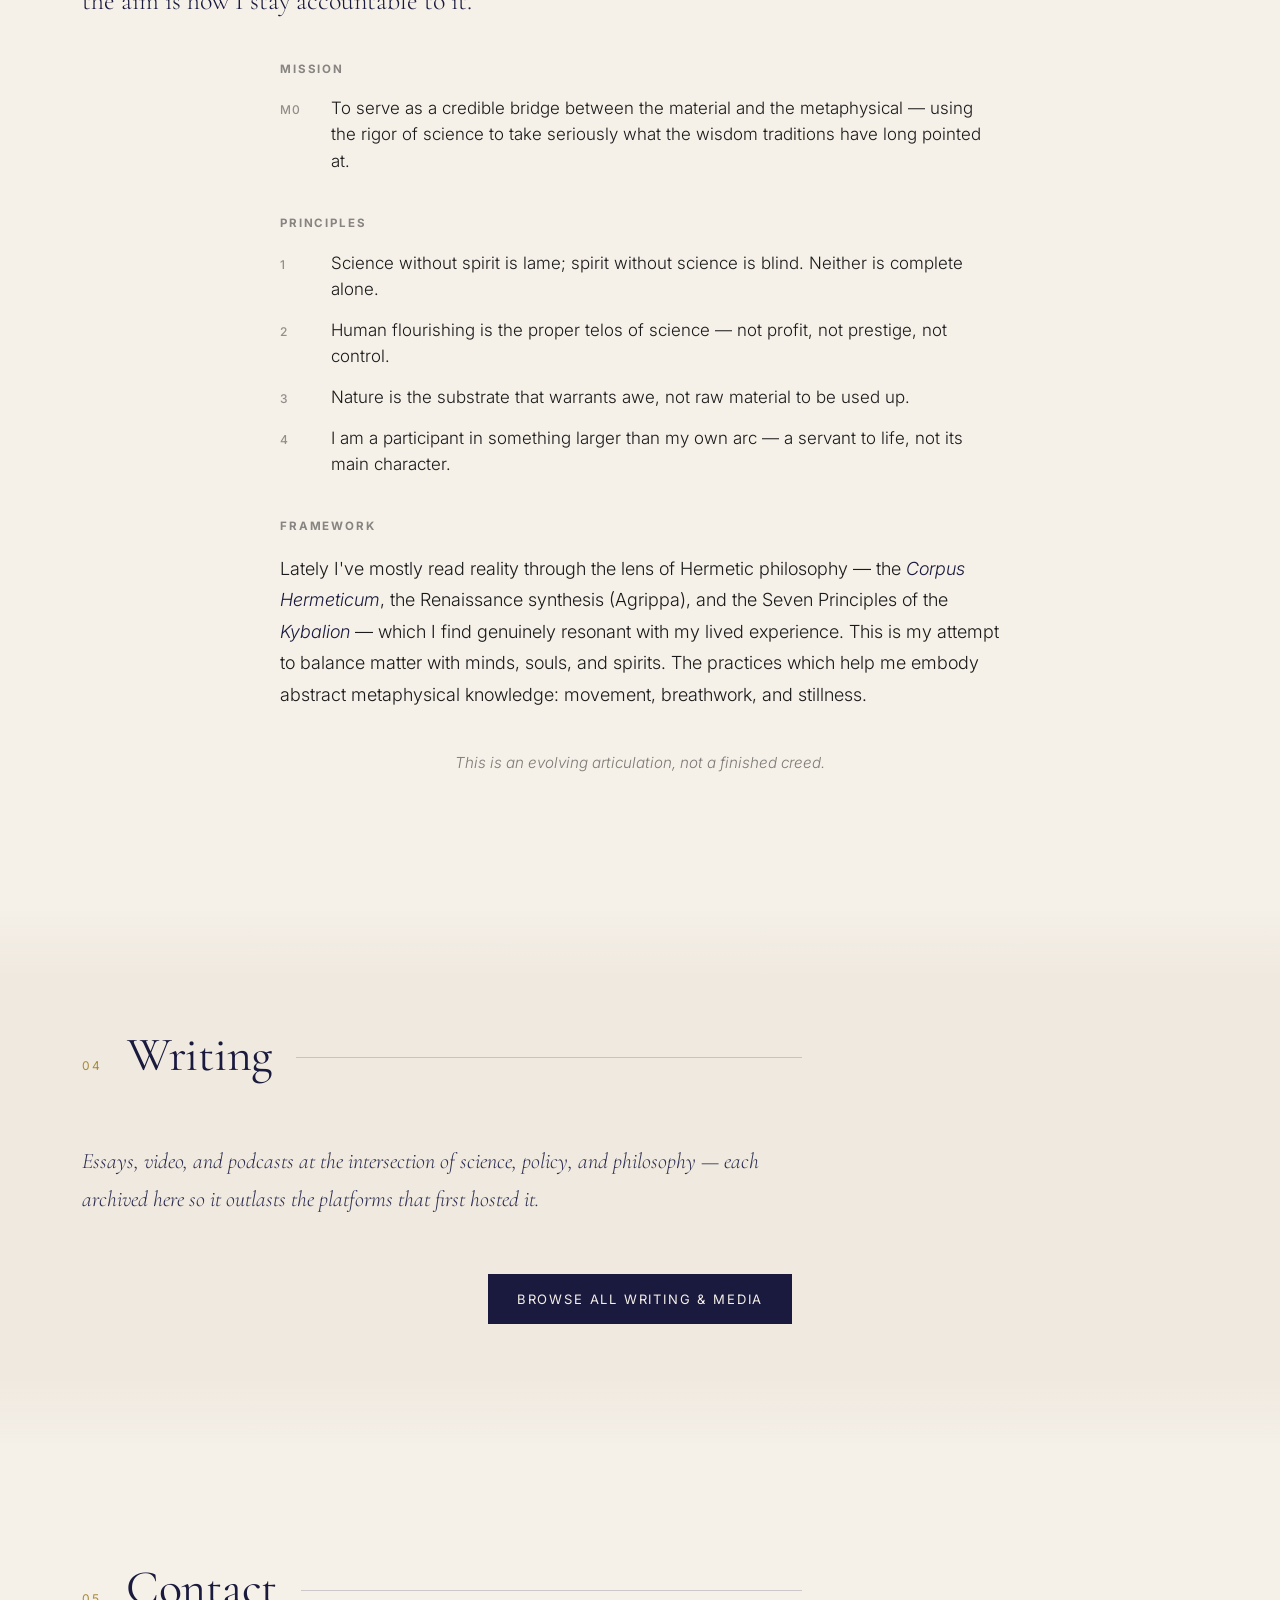
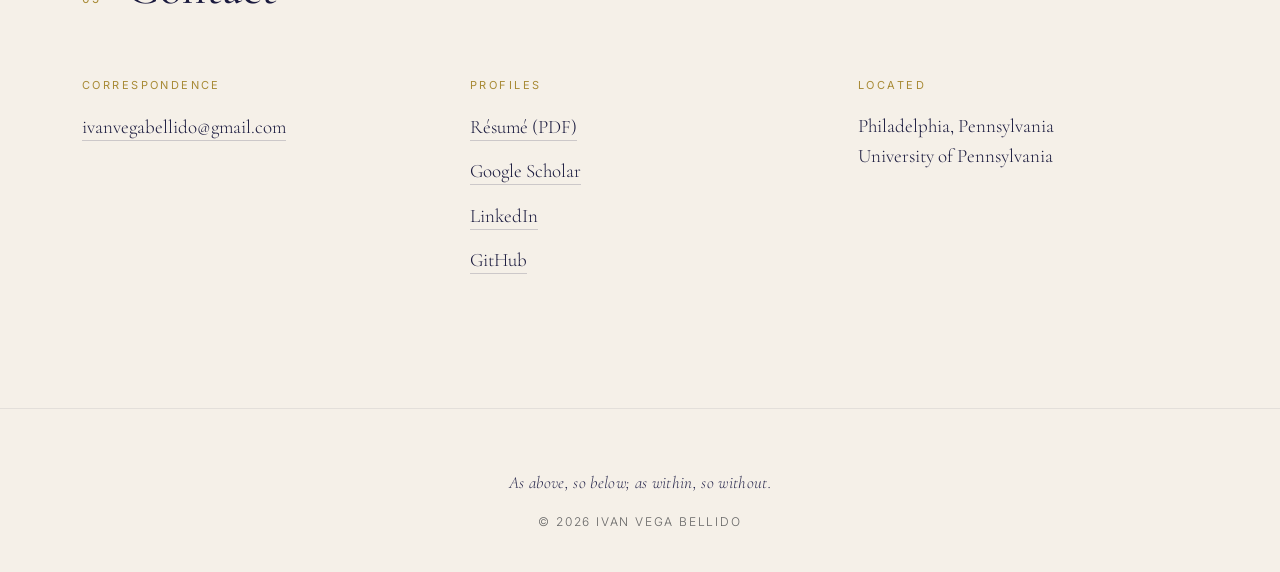
==== commit 27ab8a48: "Update hero title from 'Ivan' to 'Gabriel'" ====
--- a/index.html
+++ b/index.html
@@ -76,7 +76,7 @@
         <line x1="2" y1="30" x2="58" y2="30" stroke="currentColor" stroke-width="0.4"/>
       </svg>
     </div>
-    <h1 class="hero-title">Ivan Vega Bellido</h1>
+    <h1 class="hero-title">Gabriel Vega Bellido</h1>
     <p class="hero-sub">
       <span>Computational Materials Scientist.</span>
       <span class="dot" aria-hidden="true">·</span>
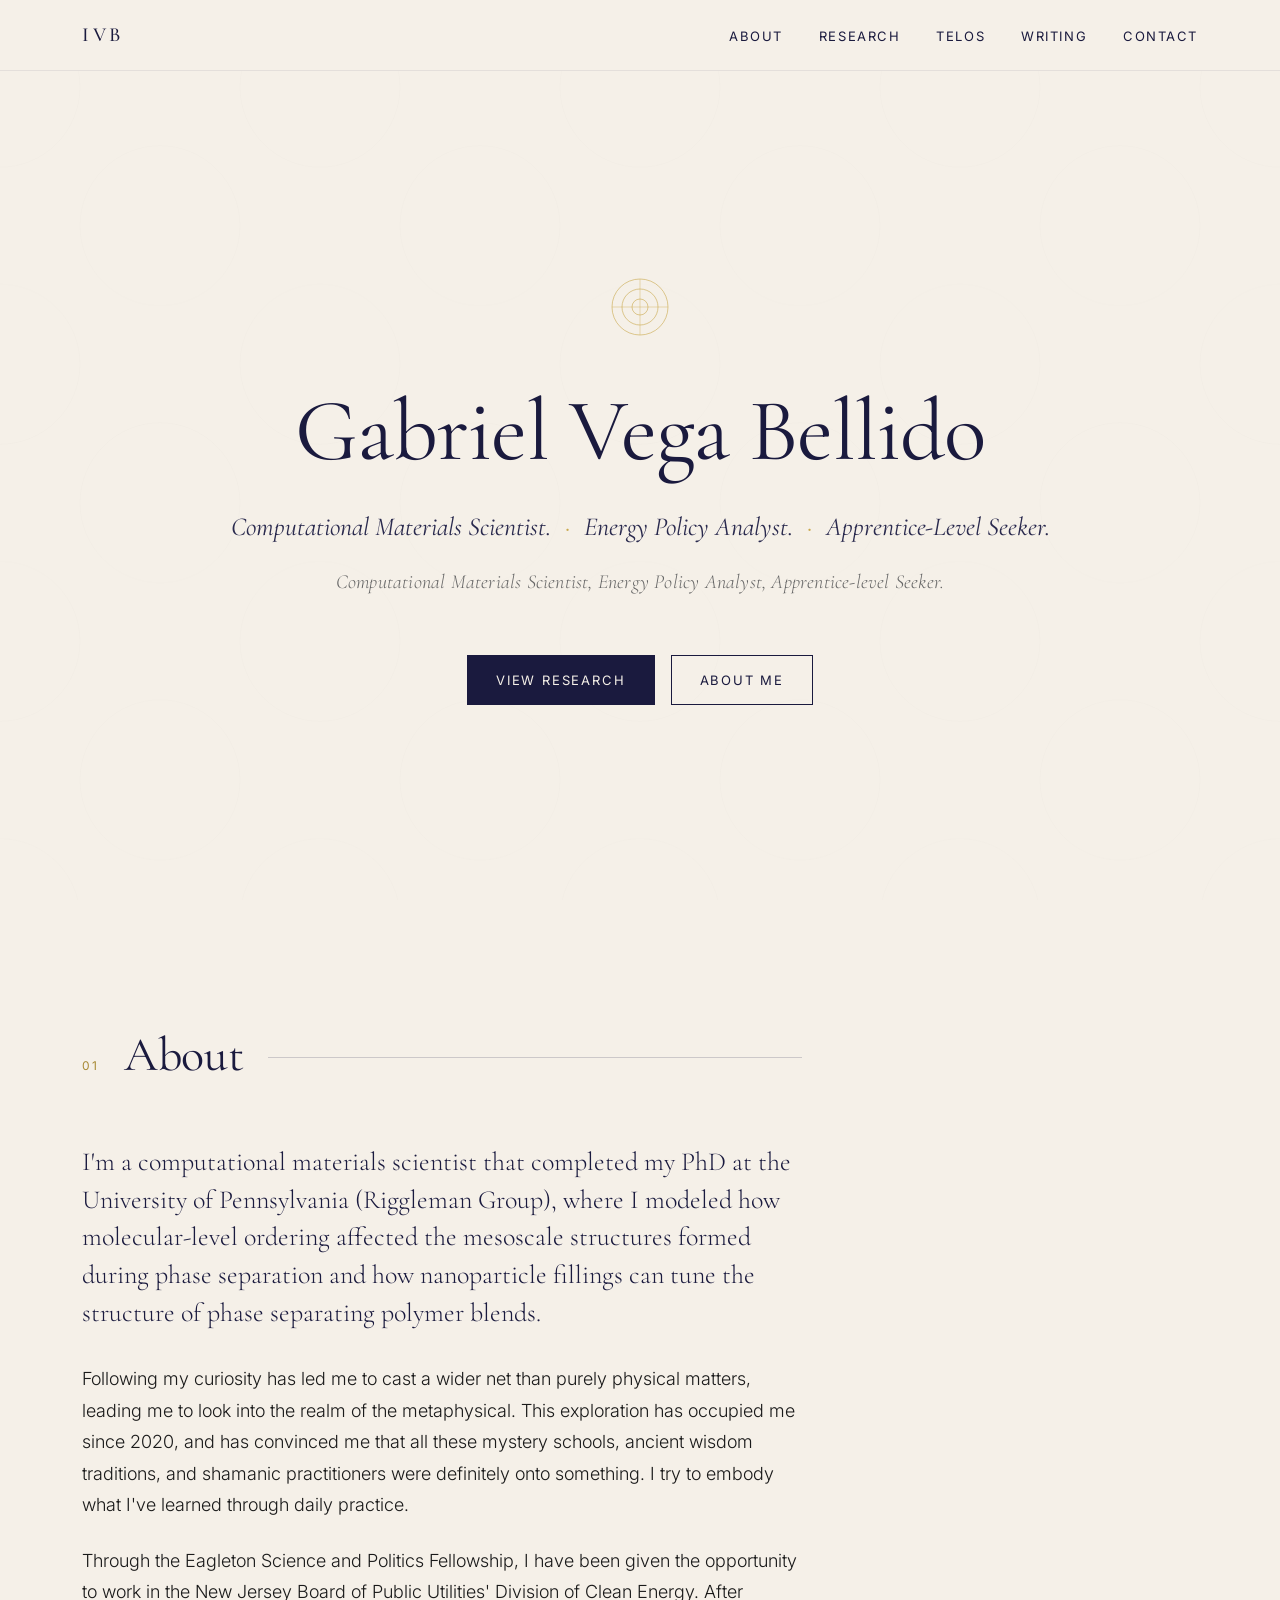
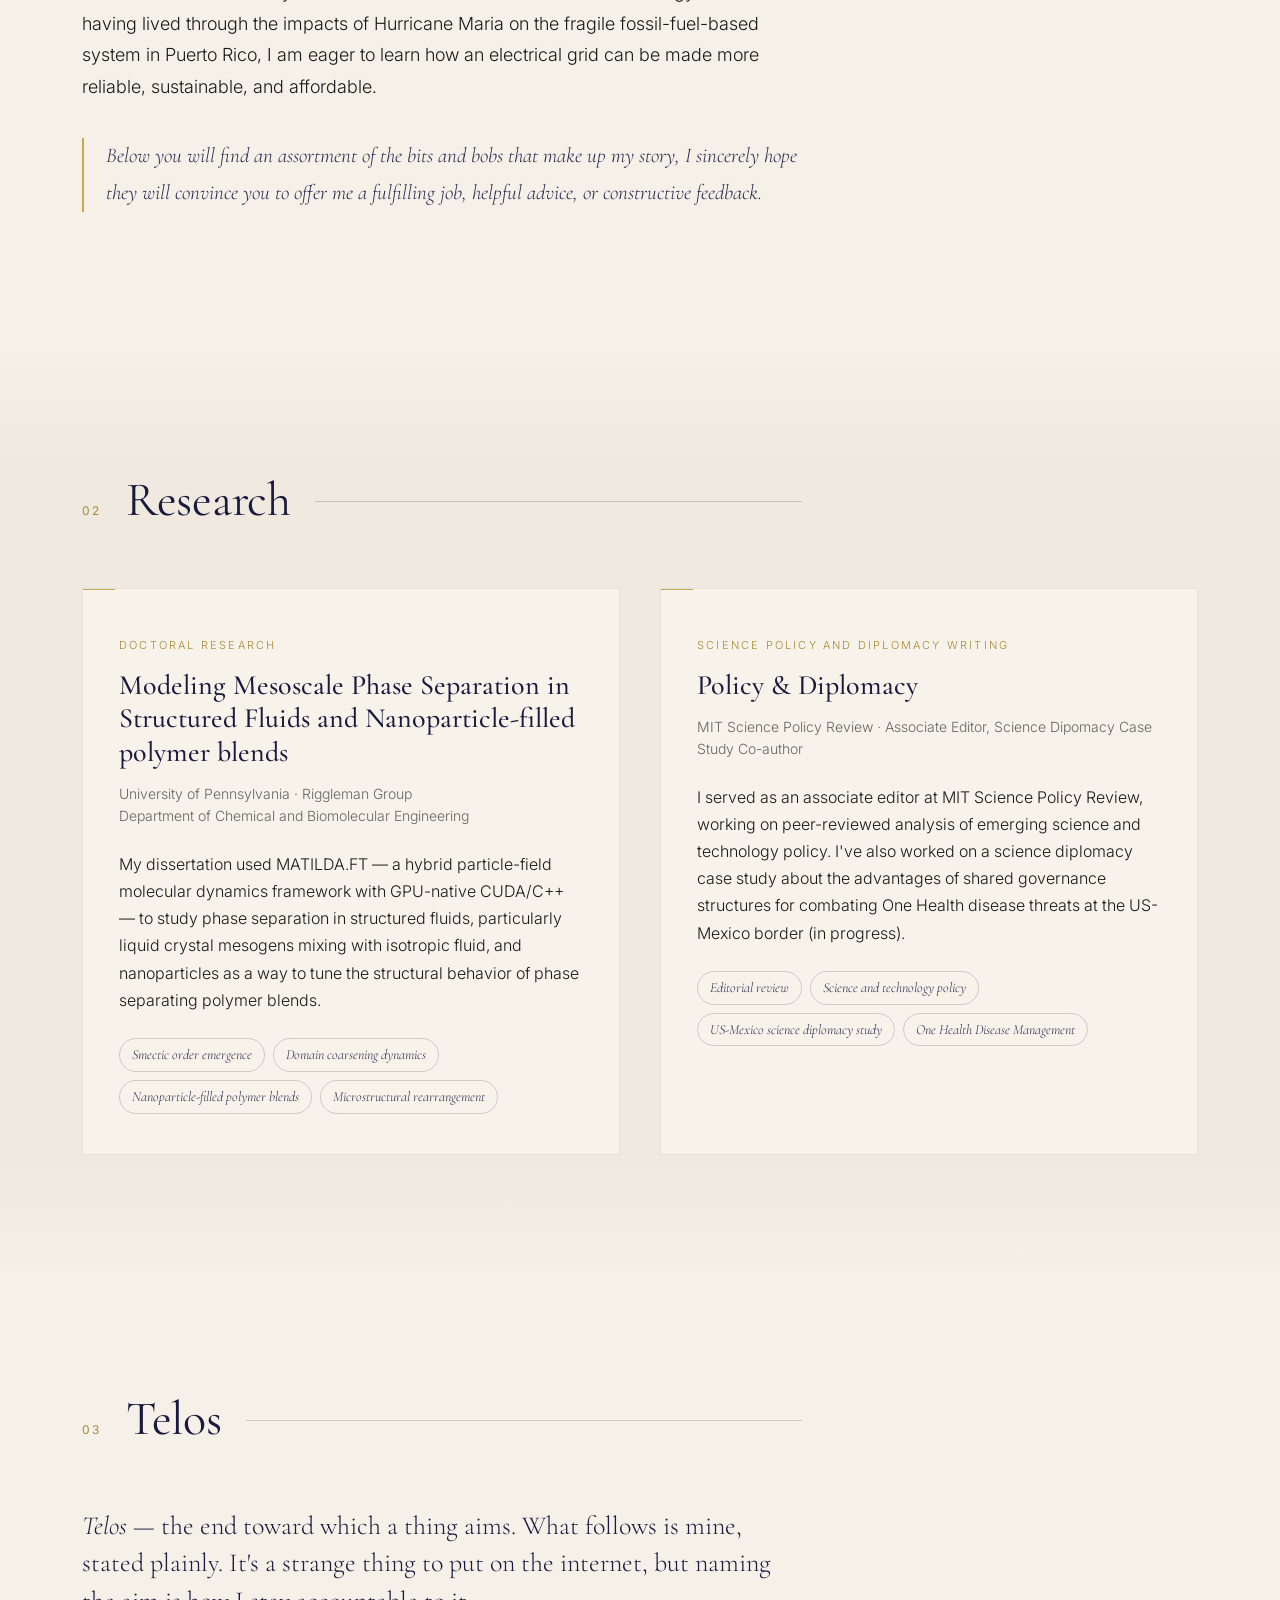
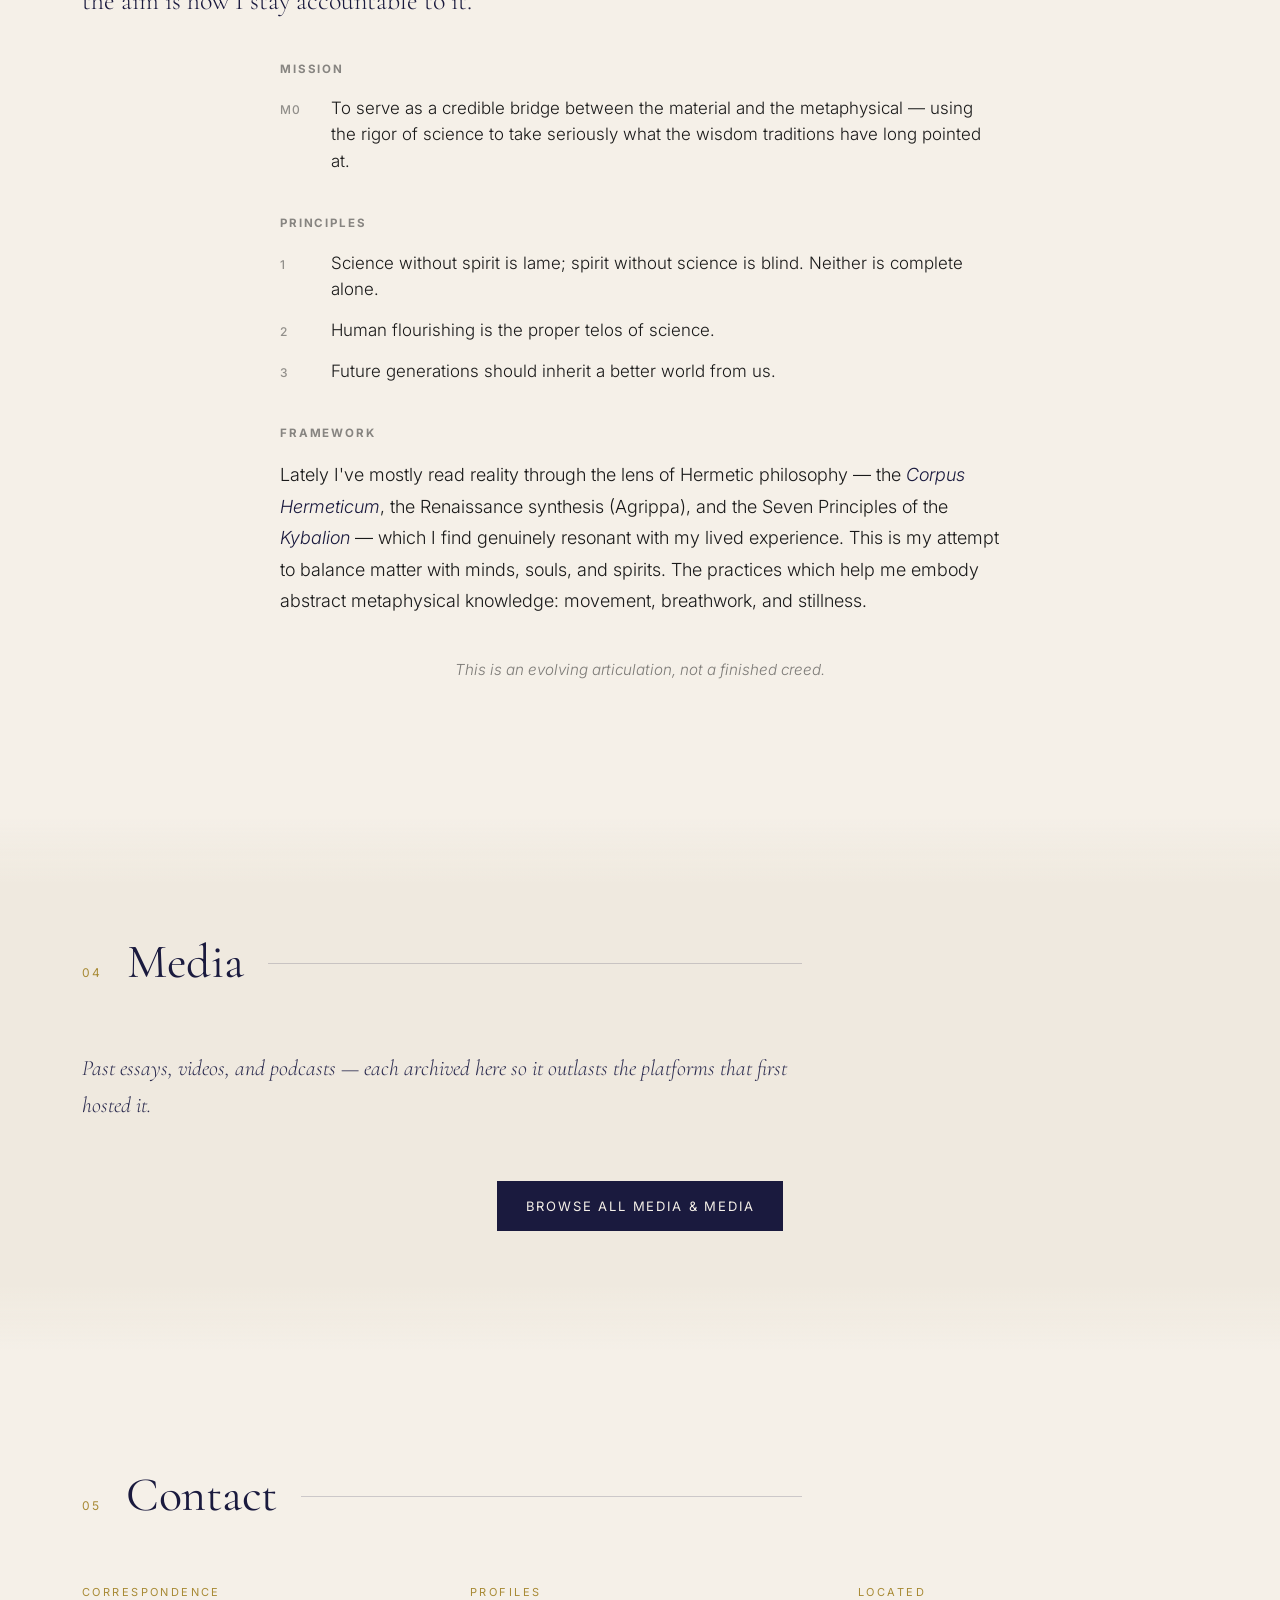
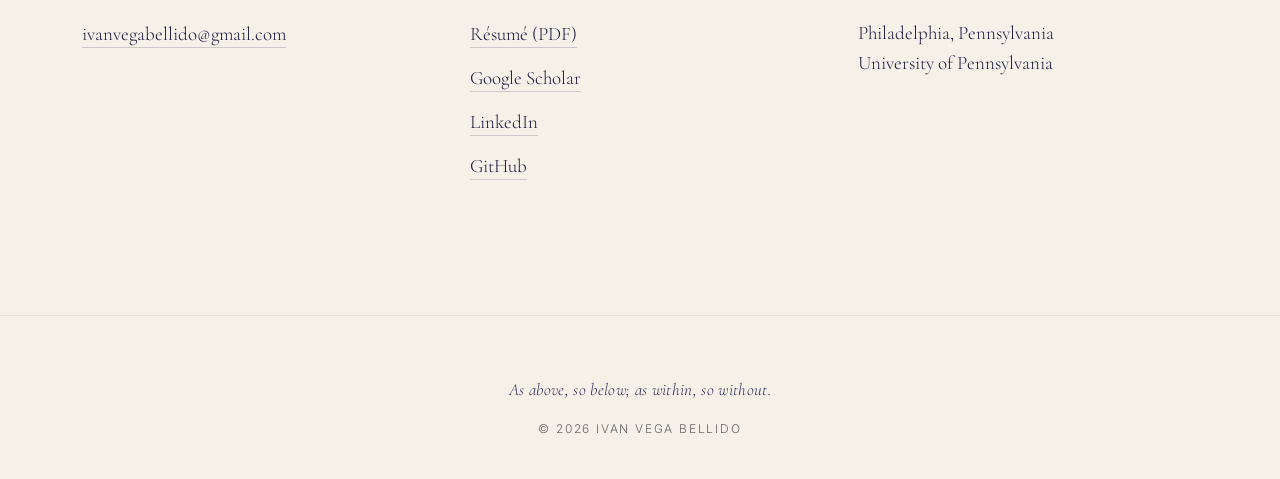
==== commit 7f94cb16: "Update principles and media section in index.html" ====
--- a/index.html
+++ b/index.html
@@ -188,9 +188,8 @@
     <div class="telos-block">
       <h3 class="telos-label">Principles</h3>
       <div class="telos-item"><span class="telos-id">1</span><p>Science without spirit is lame; spirit without science is blind. Neither is complete alone.</p></div>
-      <div class="telos-item"><span class="telos-id">2</span><p>Human flourishing is the proper telos of science — not profit, not prestige, not control.</p></div>
-      <div class="telos-item"><span class="telos-id">3</span><p>Nature is the substrate that warrants awe, not raw material to be used up.</p></div>
-      <div class="telos-item"><span class="telos-id">4</span><p>I am a participant in something larger than my own arc — a servant to life, not its main character.</p></div>
+      <div class="telos-item"><span class="telos-id">2</span><p>Human flourishing is the proper telos of science.</p></div>
+      <div class="telos-item"><span class="telos-id">3</span><p>Future generations should inherit a better world from us.</p></div>
     </div>
 
     <div class="telos-block">
@@ -211,14 +210,14 @@
   <div class="container">
     <div class="section-head">
       <span class="section-num">04</span>
-      <h2 class="section-title">Writing</h2>
+      <h2 class="section-title">Media</h2>
       <span class="section-rule" aria-hidden="true"></span>
     </div>
     <div class="writing-intro">
-      <p>Essays, video, and podcasts at the intersection of science, policy, and philosophy — each archived here so it outlasts the platforms that first hosted it.</p>
+      <p>Past essays, videos, and podcasts — each archived here so it outlasts the platforms that first hosted it.</p>
     </div>
     <div class="hero-cta" style="margin-top:2rem">
-      <a href="writing.html" class="btn btn-primary">Browse all writing &amp; media</a>
+      <a href="writing.html" class="btn btn-primary">Browse all media &amp; media</a>
     </div>
   </div>
 </section>
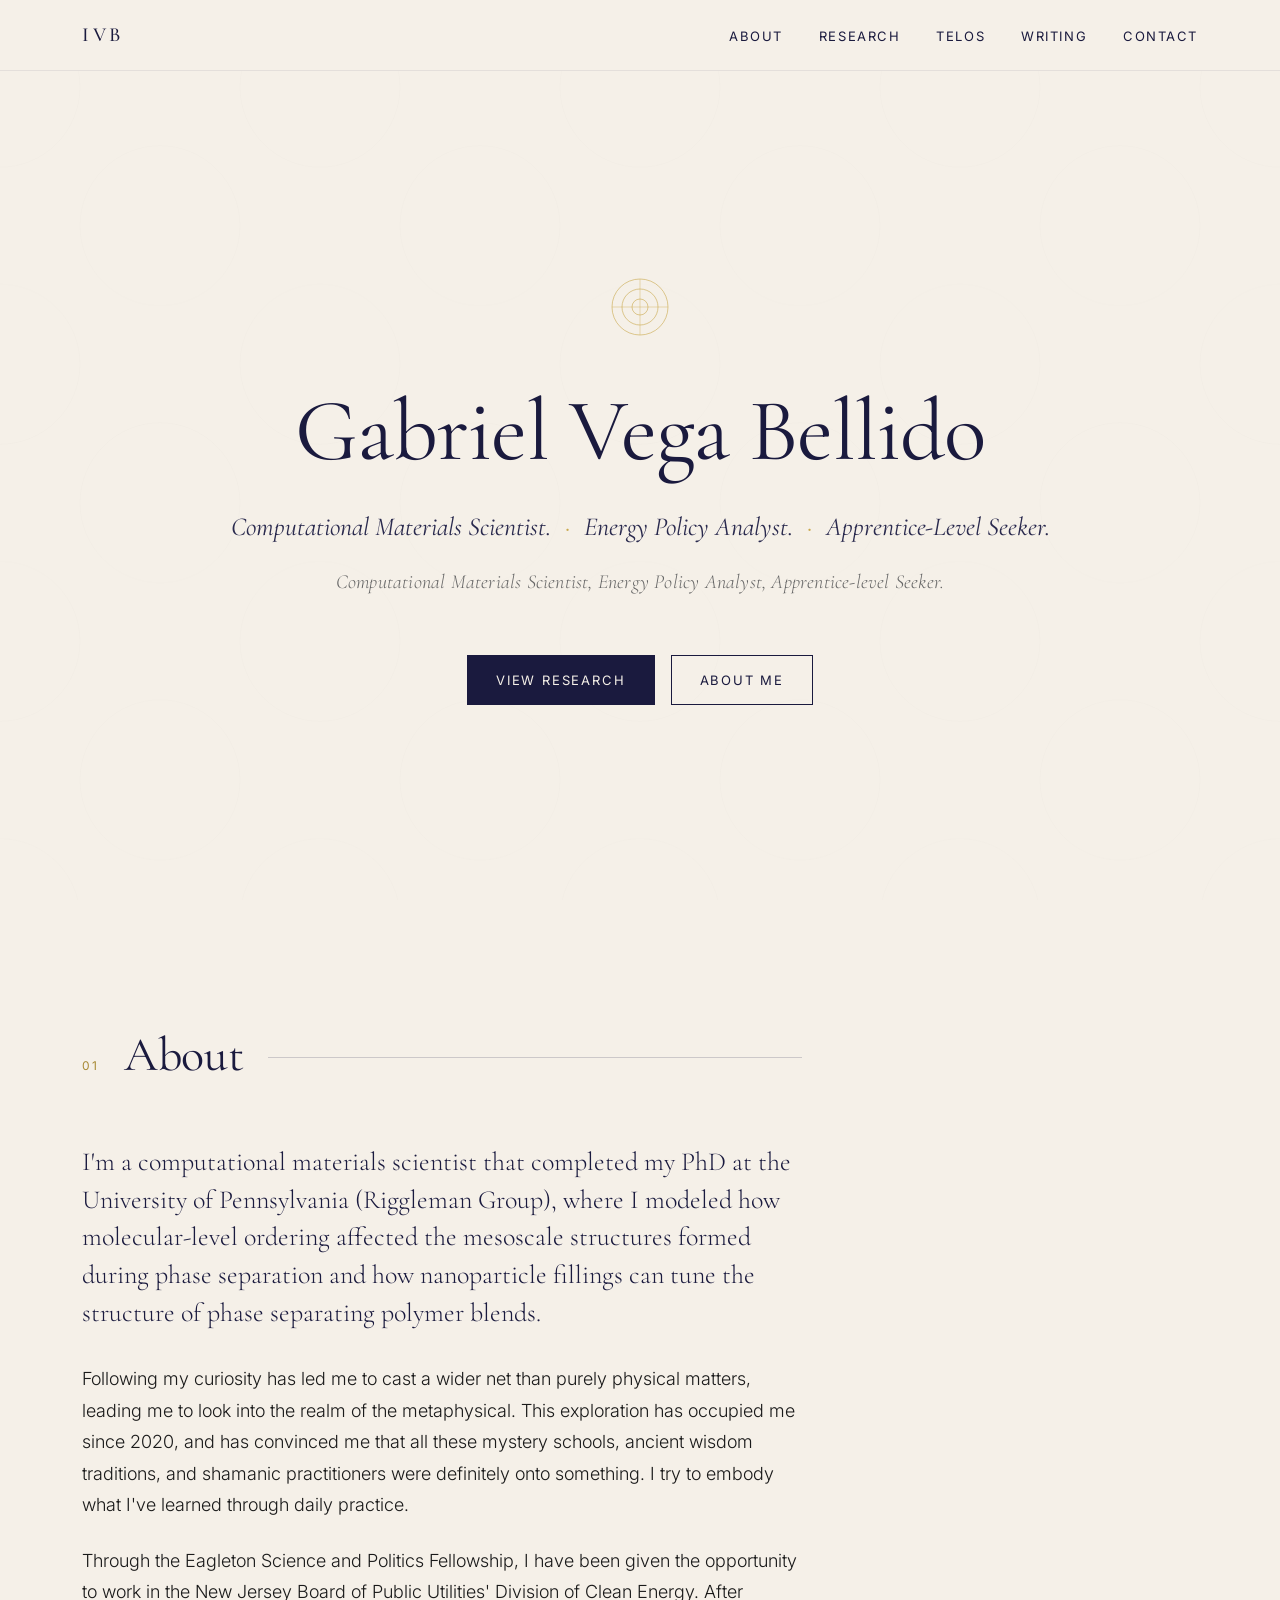
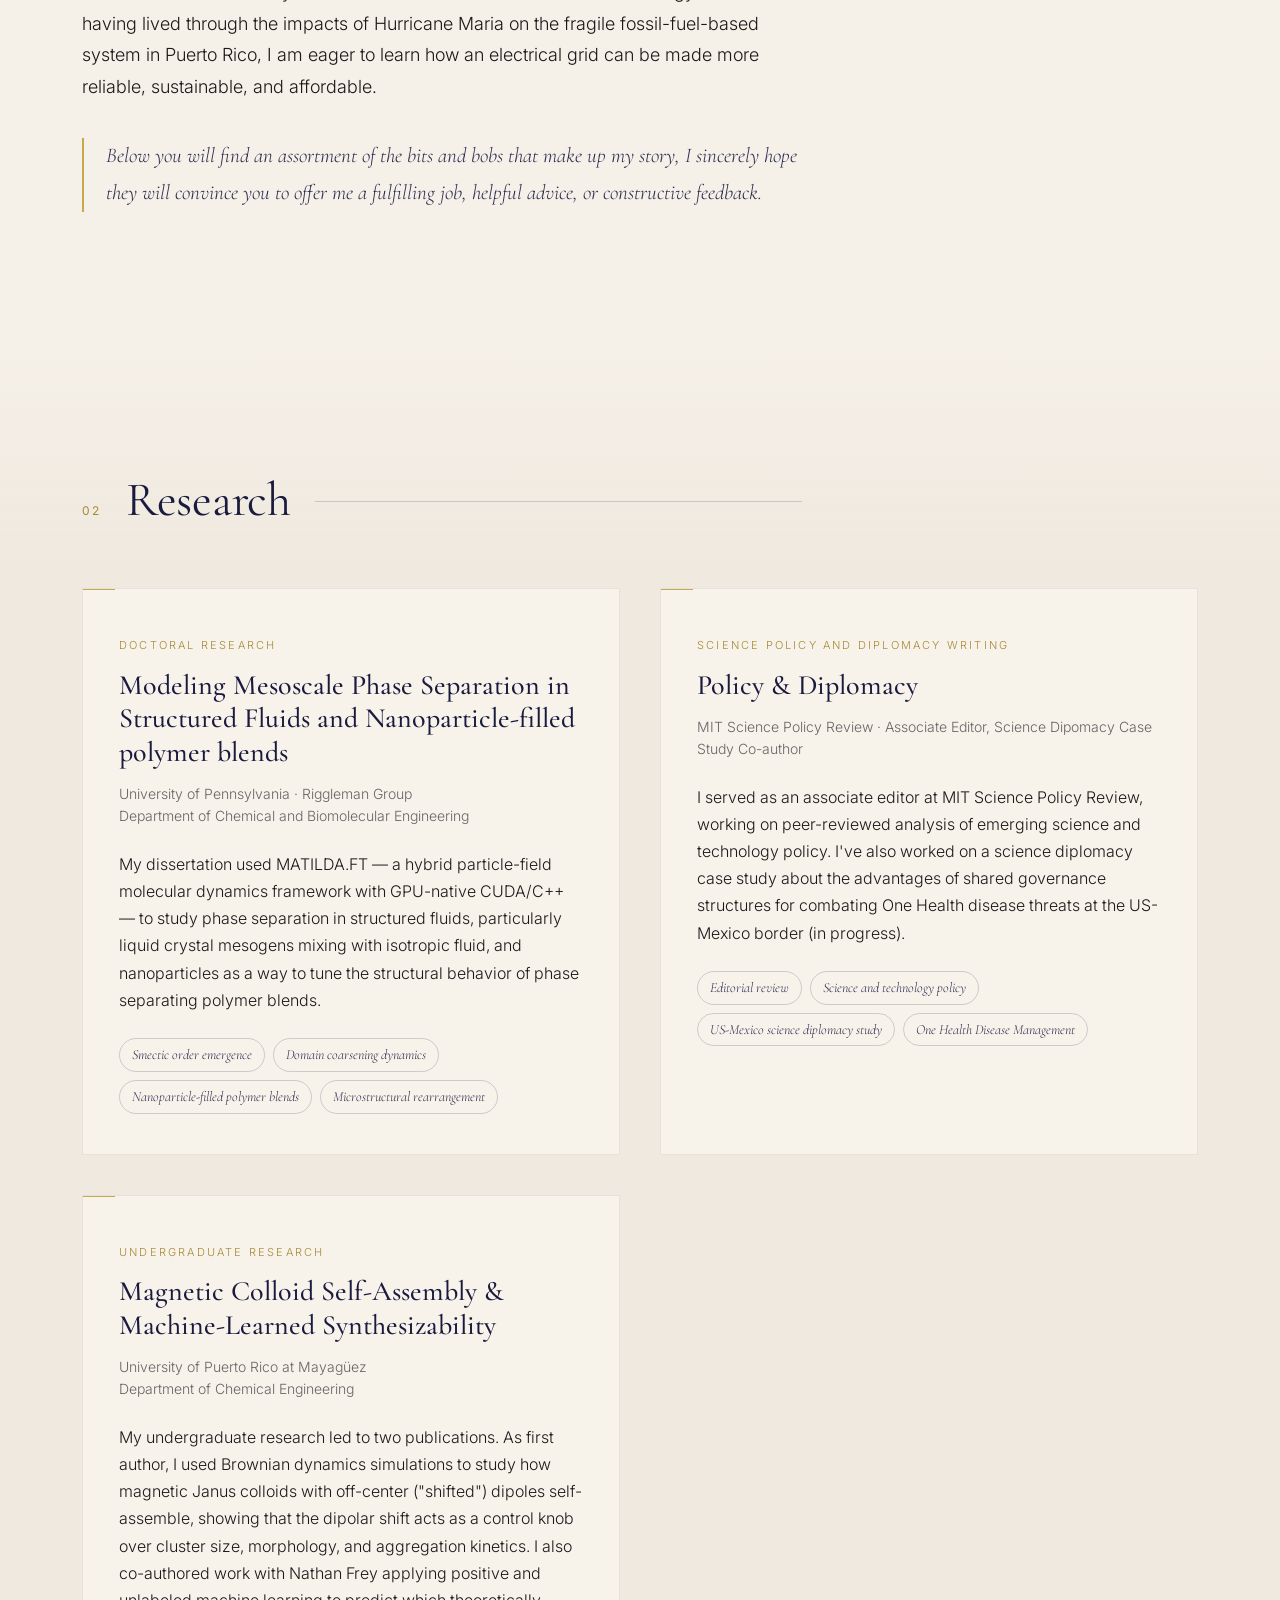
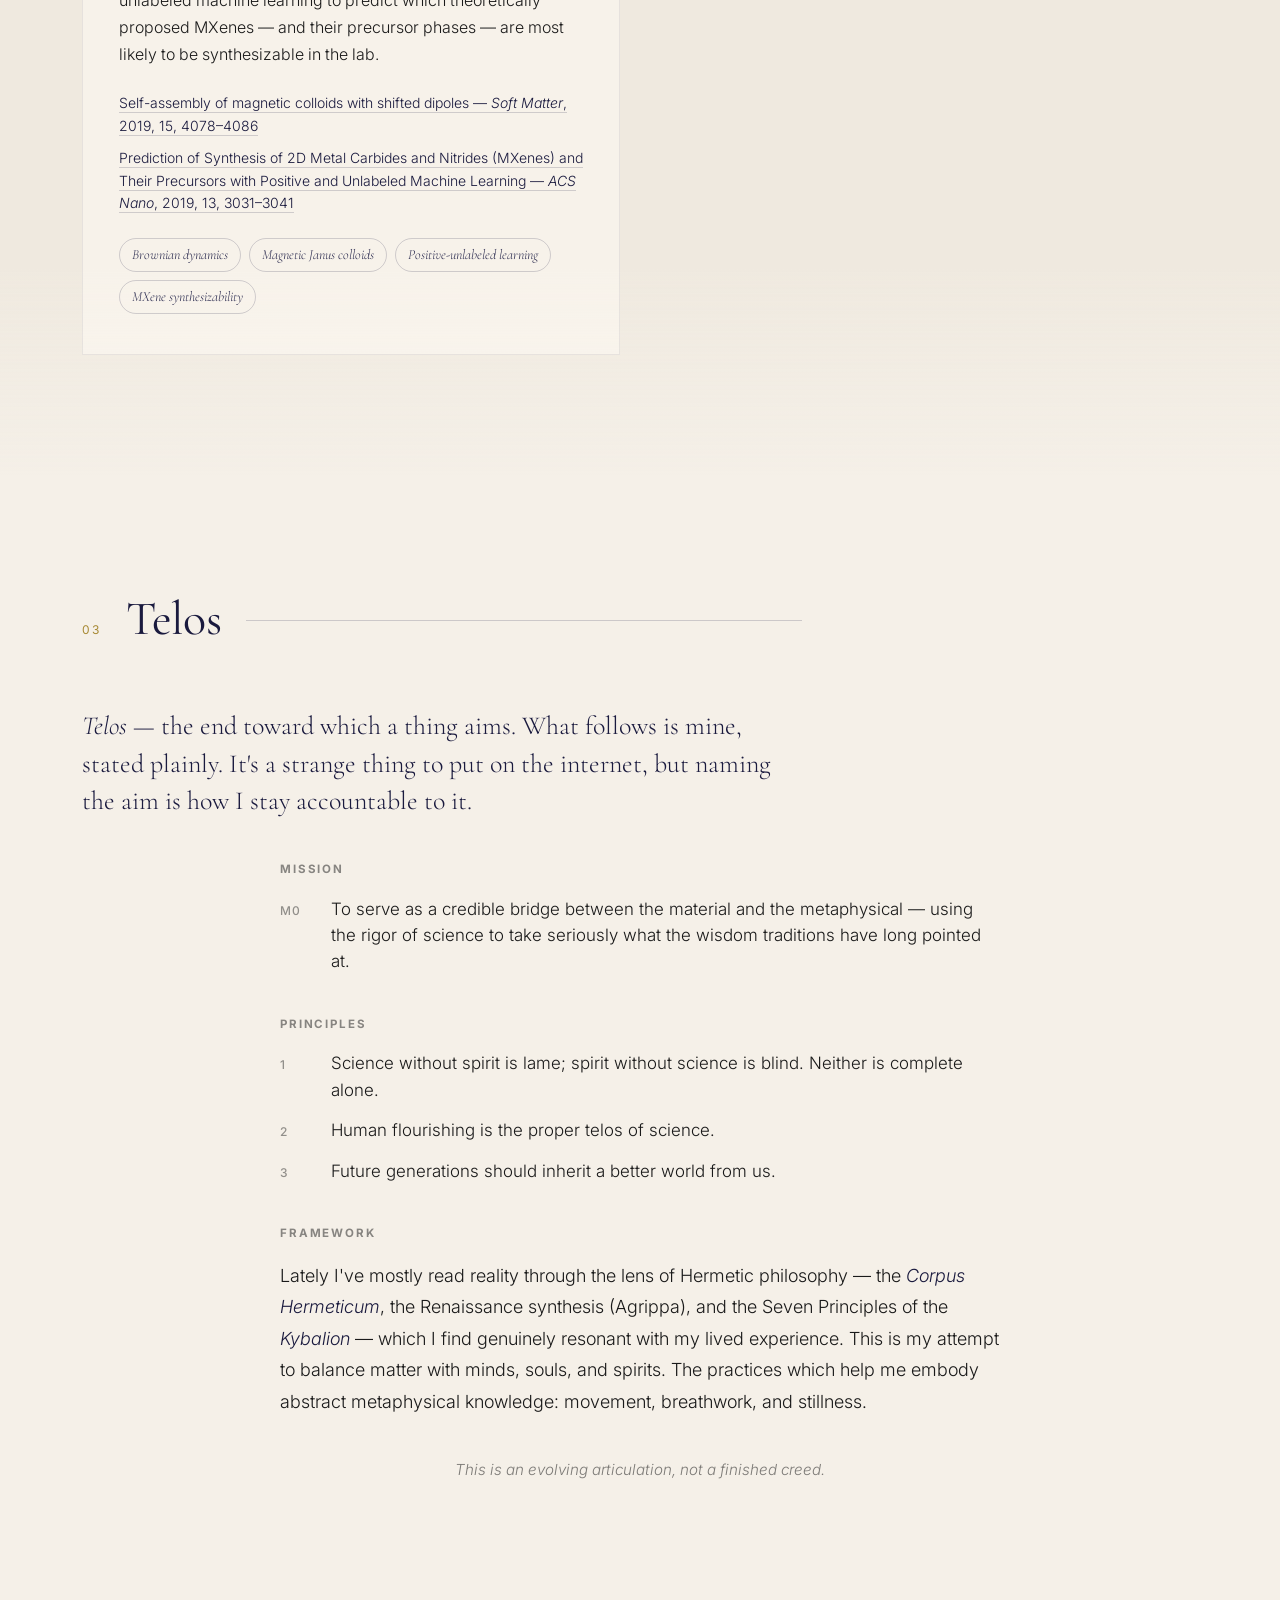
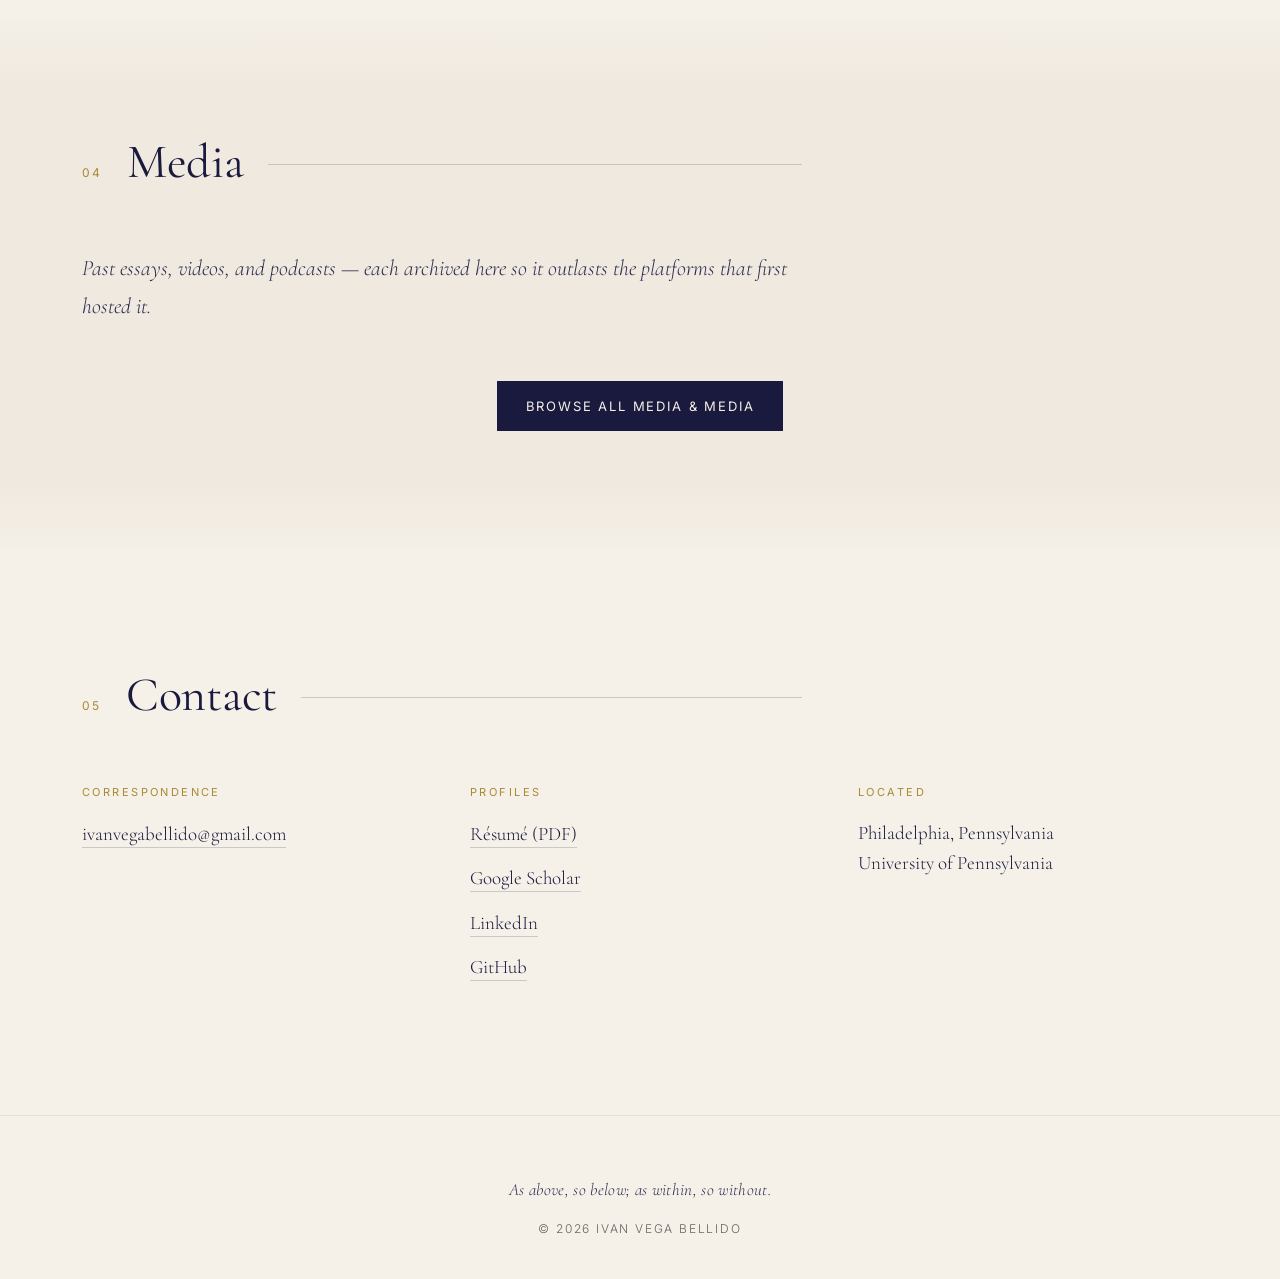
==== commit 80d2dc6e: "site: add undergrad research card (Soft Matter 2019 first-author, ACS Nano 2019 MXene) with verified" ====
--- a/index.html
+++ b/index.html
@@ -159,6 +159,27 @@
           <li>One Health Disease Management</li>
         </ul>
       </article>
+
+      <article class="research-card">
+        <header class="research-card-head">
+          <span class="research-kicker">Undergraduate Research</span>
+          <h3 class="research-title">Magnetic Colloid Self-Assembly &amp; Machine-Learned Synthesizability</h3>
+          <p class="research-affil">University of Puerto Rico at Mayagüez<br>Department of Chemical Engineering</p>
+        </header>
+        <p class="research-body">
+          My undergraduate research led to two publications. As first author, I used Brownian dynamics simulations to study how magnetic Janus colloids with off-center ("shifted") dipoles self-assemble, showing that the dipolar shift acts as a control knob over cluster size, morphology, and aggregation kinetics. I also co-authored work with Nathan Frey applying positive and unlabeled machine learning to predict which theoretically proposed MXenes — and their precursor phases — are most likely to be synthesizable in the lab.
+        </p>
+        <ul class="research-pubs">
+          <li><a href="https://pubs.rsc.org/en/content/articlelanding/2019/sm/c8sm02591f" target="_blank" rel="noopener">Self-assembly of magnetic colloids with shifted dipoles — <em>Soft Matter</em>, 2019, 15, 4078–4086</a></li>
+          <li><a href="https://pubs.acs.org/doi/10.1021/acsnano.8b08014" target="_blank" rel="noopener">Prediction of Synthesis of 2D Metal Carbides and Nitrides (MXenes) and Their Precursors with Positive and Unlabeled Machine Learning — <em>ACS Nano</em>, 2019, 13, 3031–3041</a></li>
+        </ul>
+        <ul class="research-tags">
+          <li>Brownian dynamics</li>
+          <li>Magnetic Janus colloids</li>
+          <li>Positive-unlabeled learning</li>
+          <li>MXene synthesizability</li>
+        </ul>
+      </article>
     </div>
   </div>
 </section>
--- a/styles.css
+++ b/styles.css
@@ -337,6 +337,27 @@
   font-size: 16px;
   line-height: 1.7;
   margin: 0 0 24px;
+}
+.research-pubs {
+  list-style: none;
+  padding: 0;
+  margin: 0 0 24px;
+}
+.research-pubs li {
+  font-size: 14px;
+  line-height: 1.6;
+  margin-bottom: 10px;
+}
+.research-pubs a {
+  color: var(--ink);
+  text-decoration: none;
+  border-bottom: 1px solid var(--rule);
+  padding-bottom: 1px;
+  transition: color 0.25s ease, border-color 0.25s ease;
+}
+.research-pubs a:hover {
+  color: var(--gold-deep);
+  border-color: var(--gold);
 }
 .research-tags {
   list-style: none;
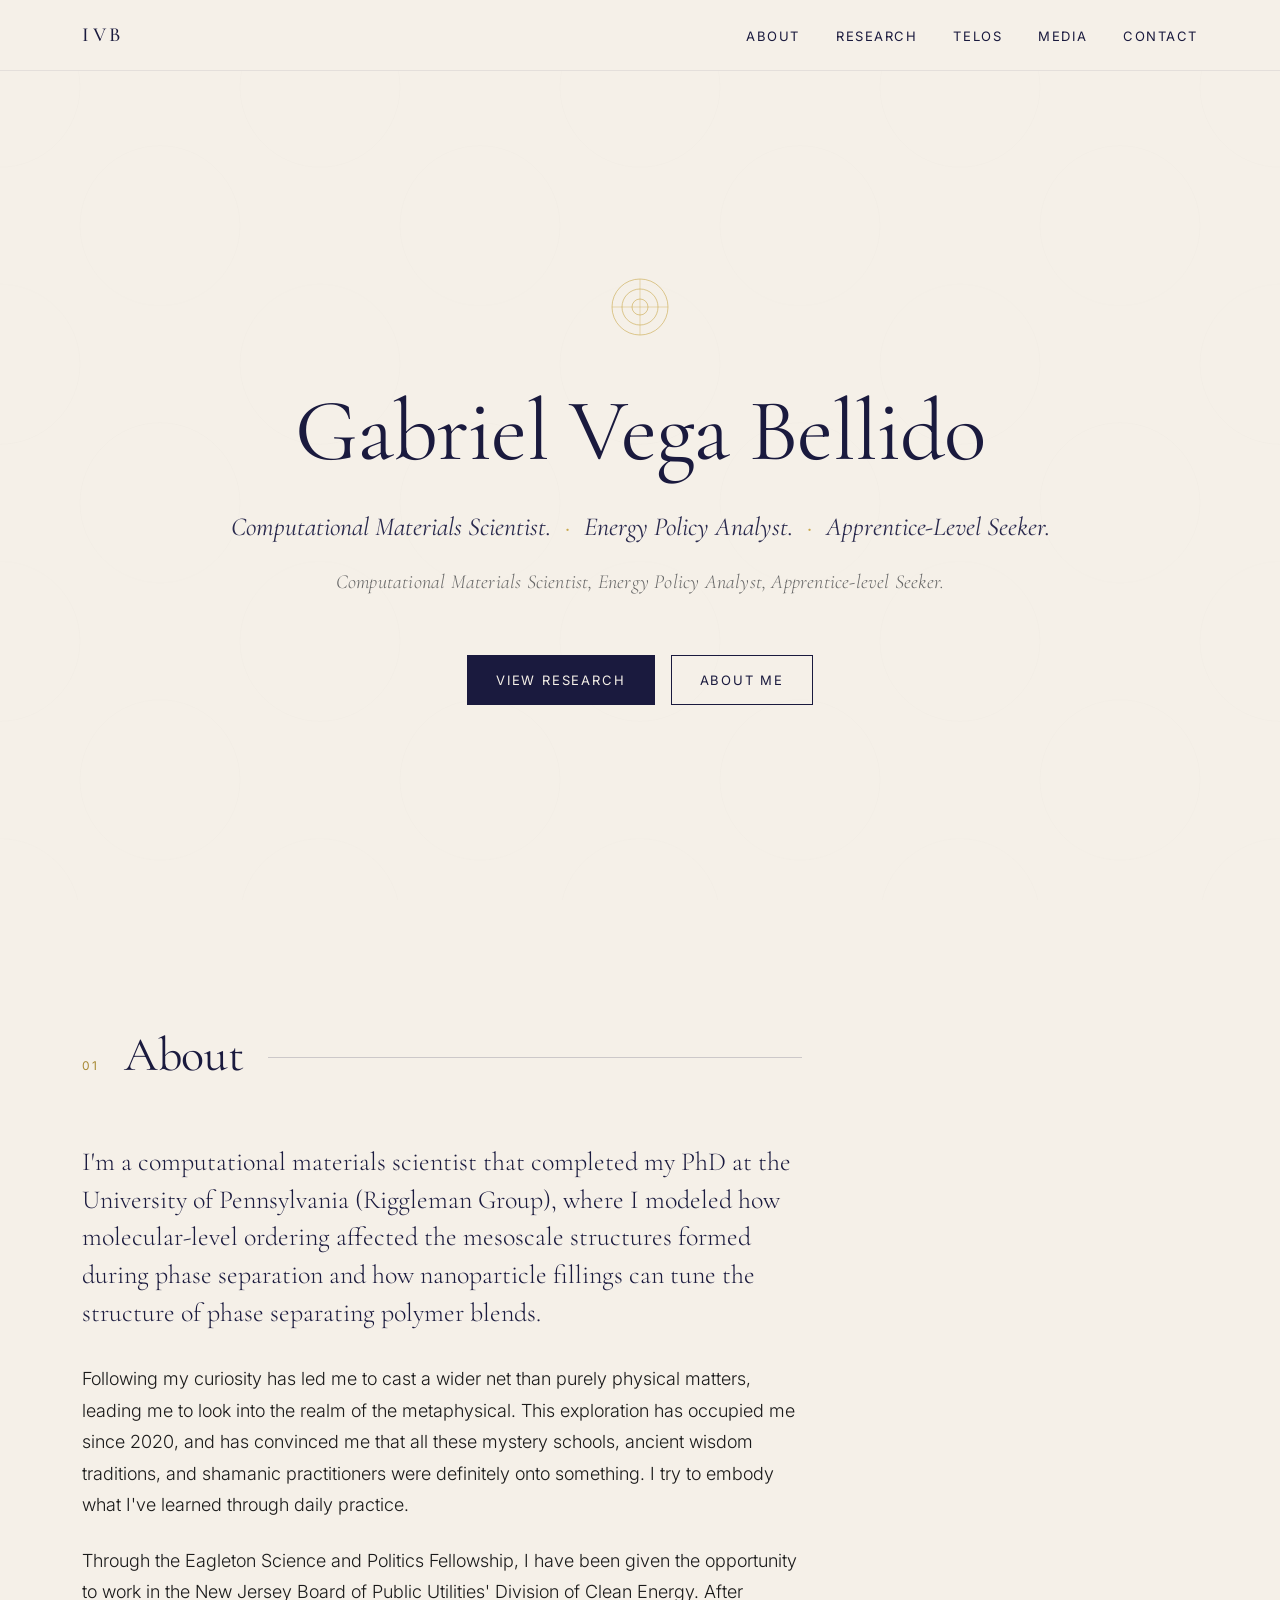
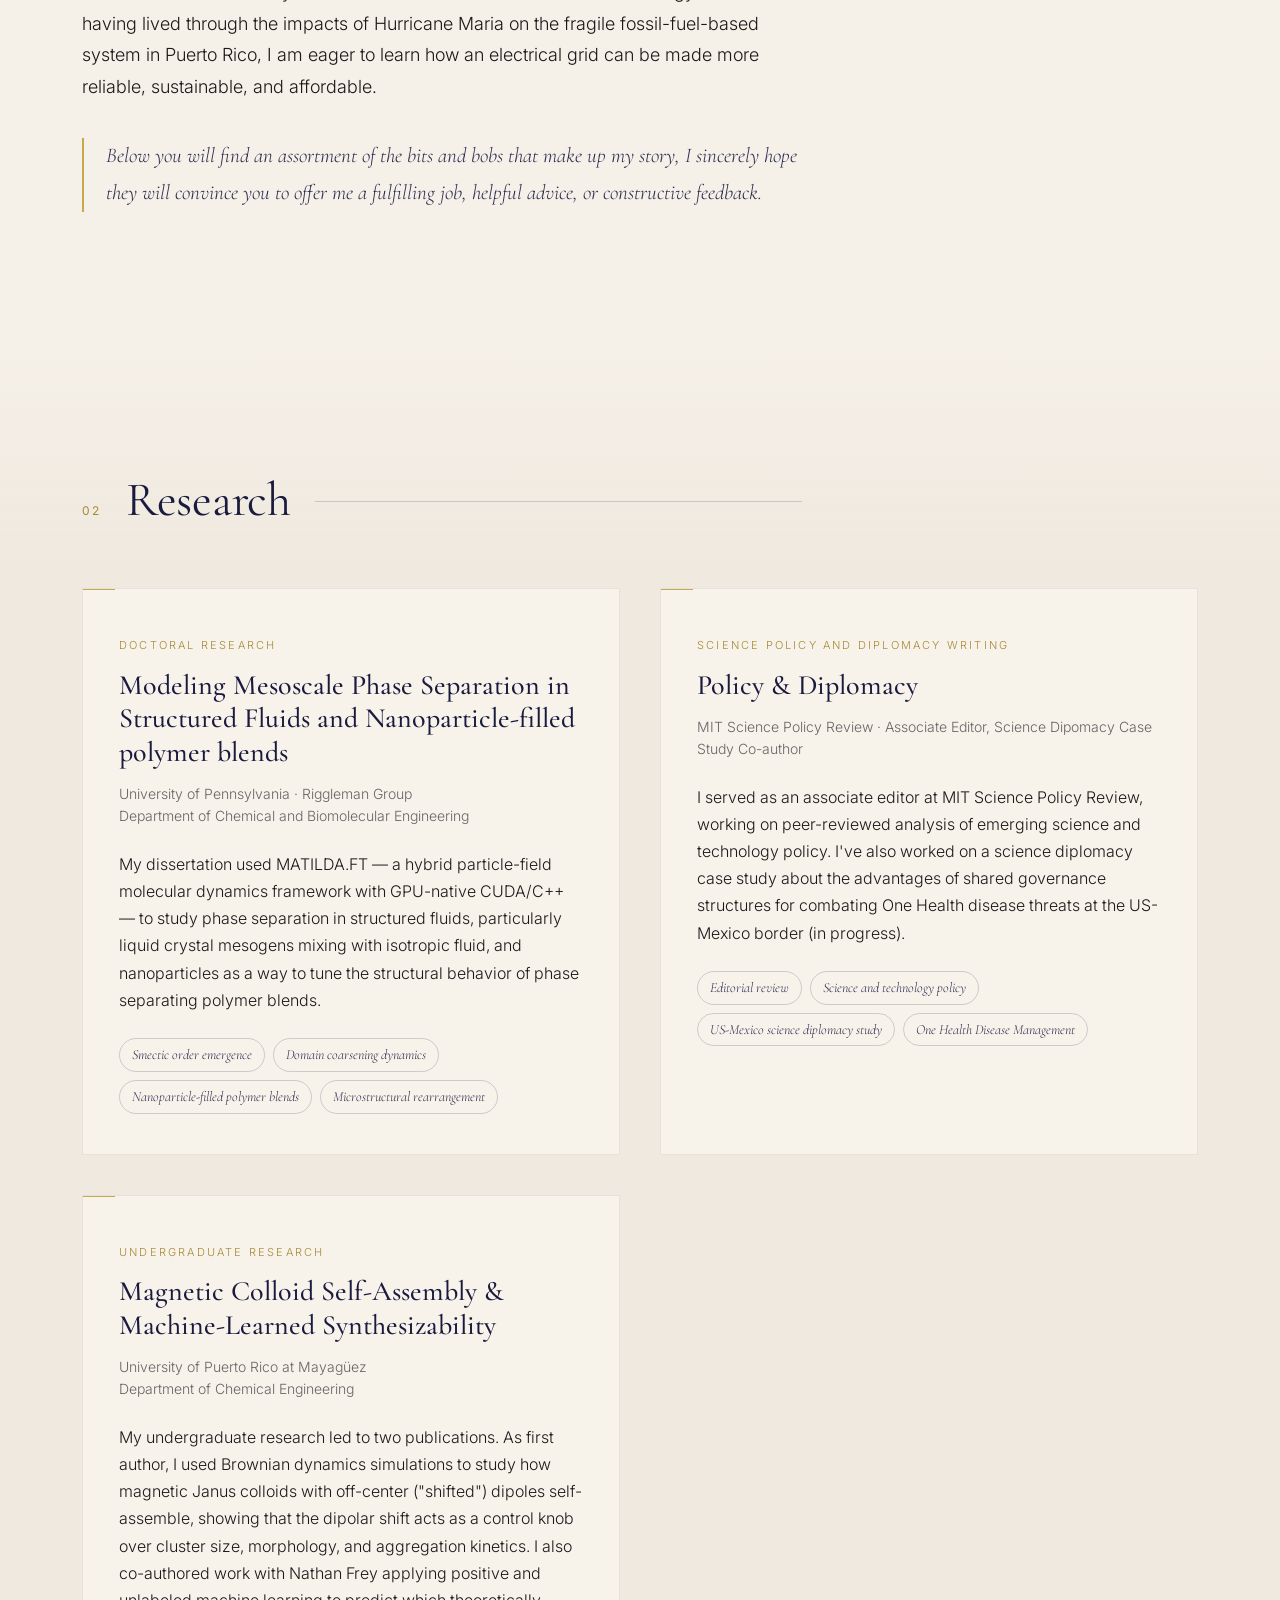
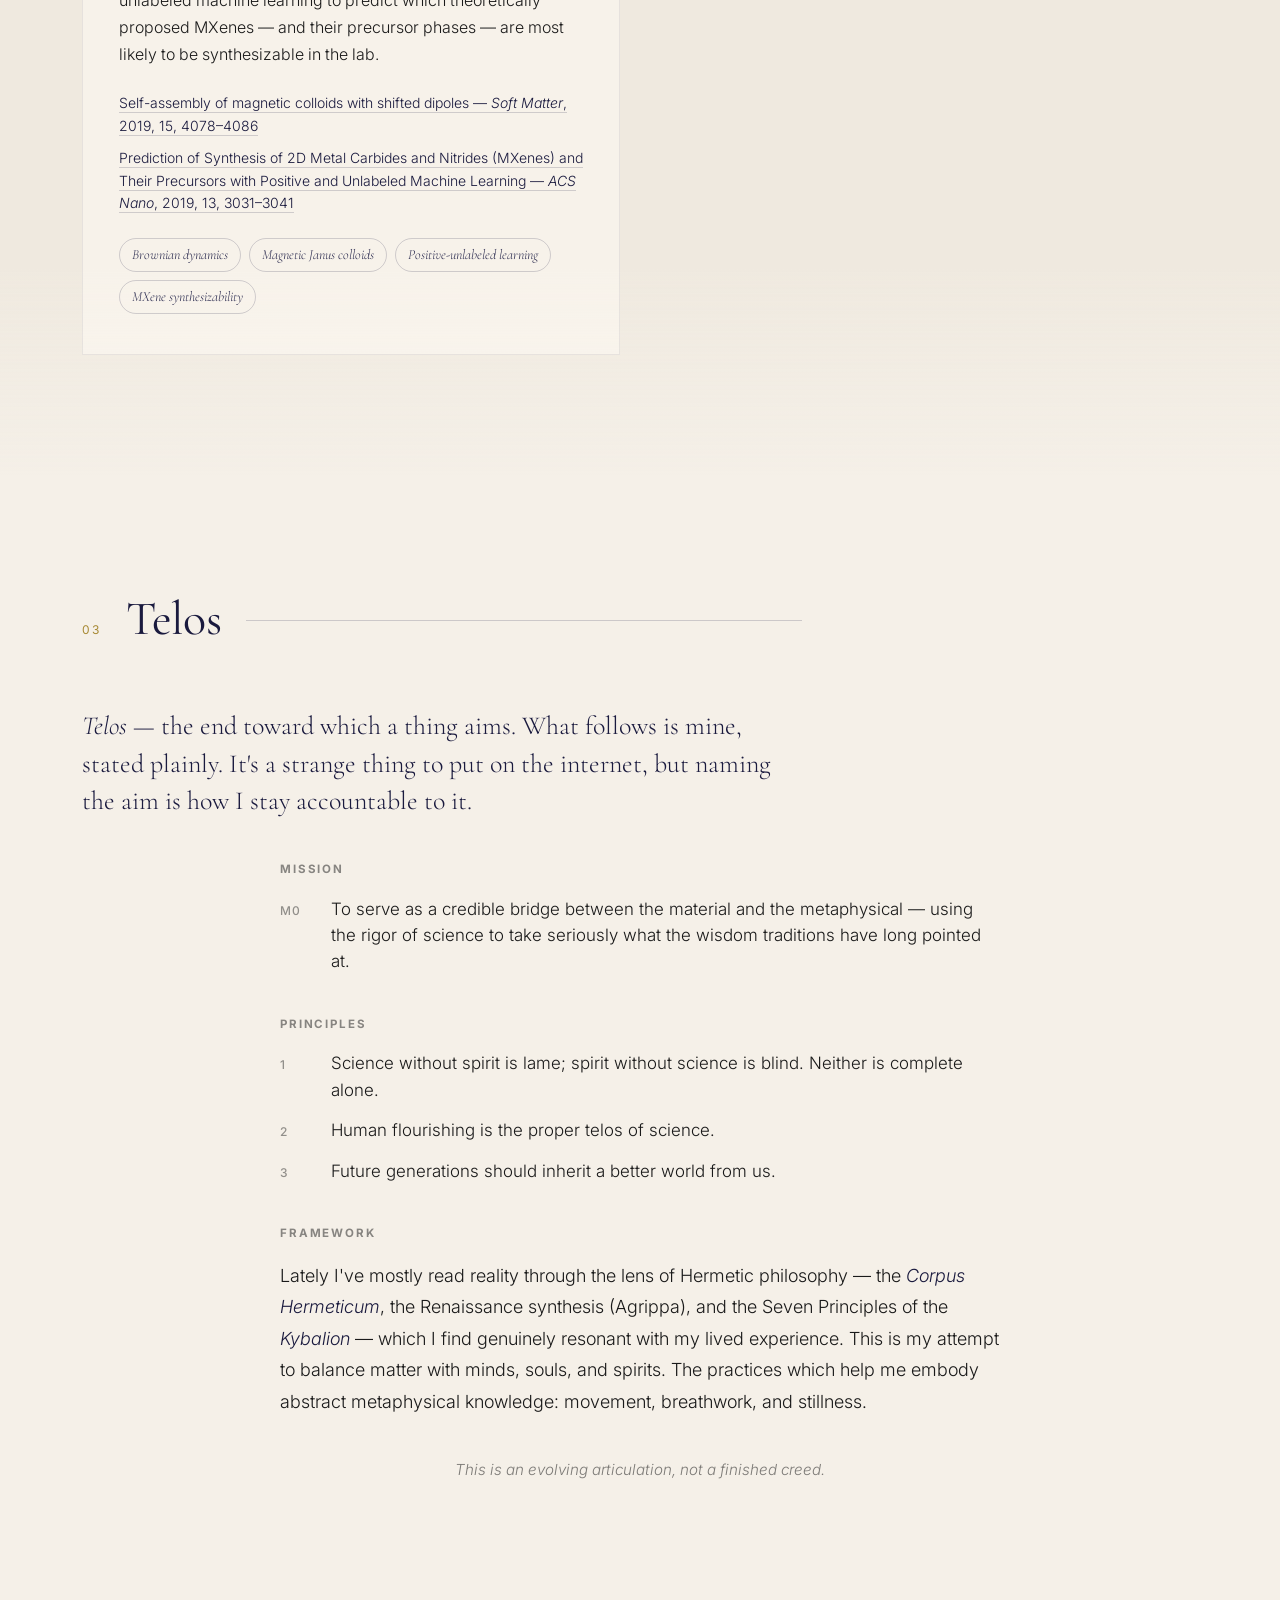
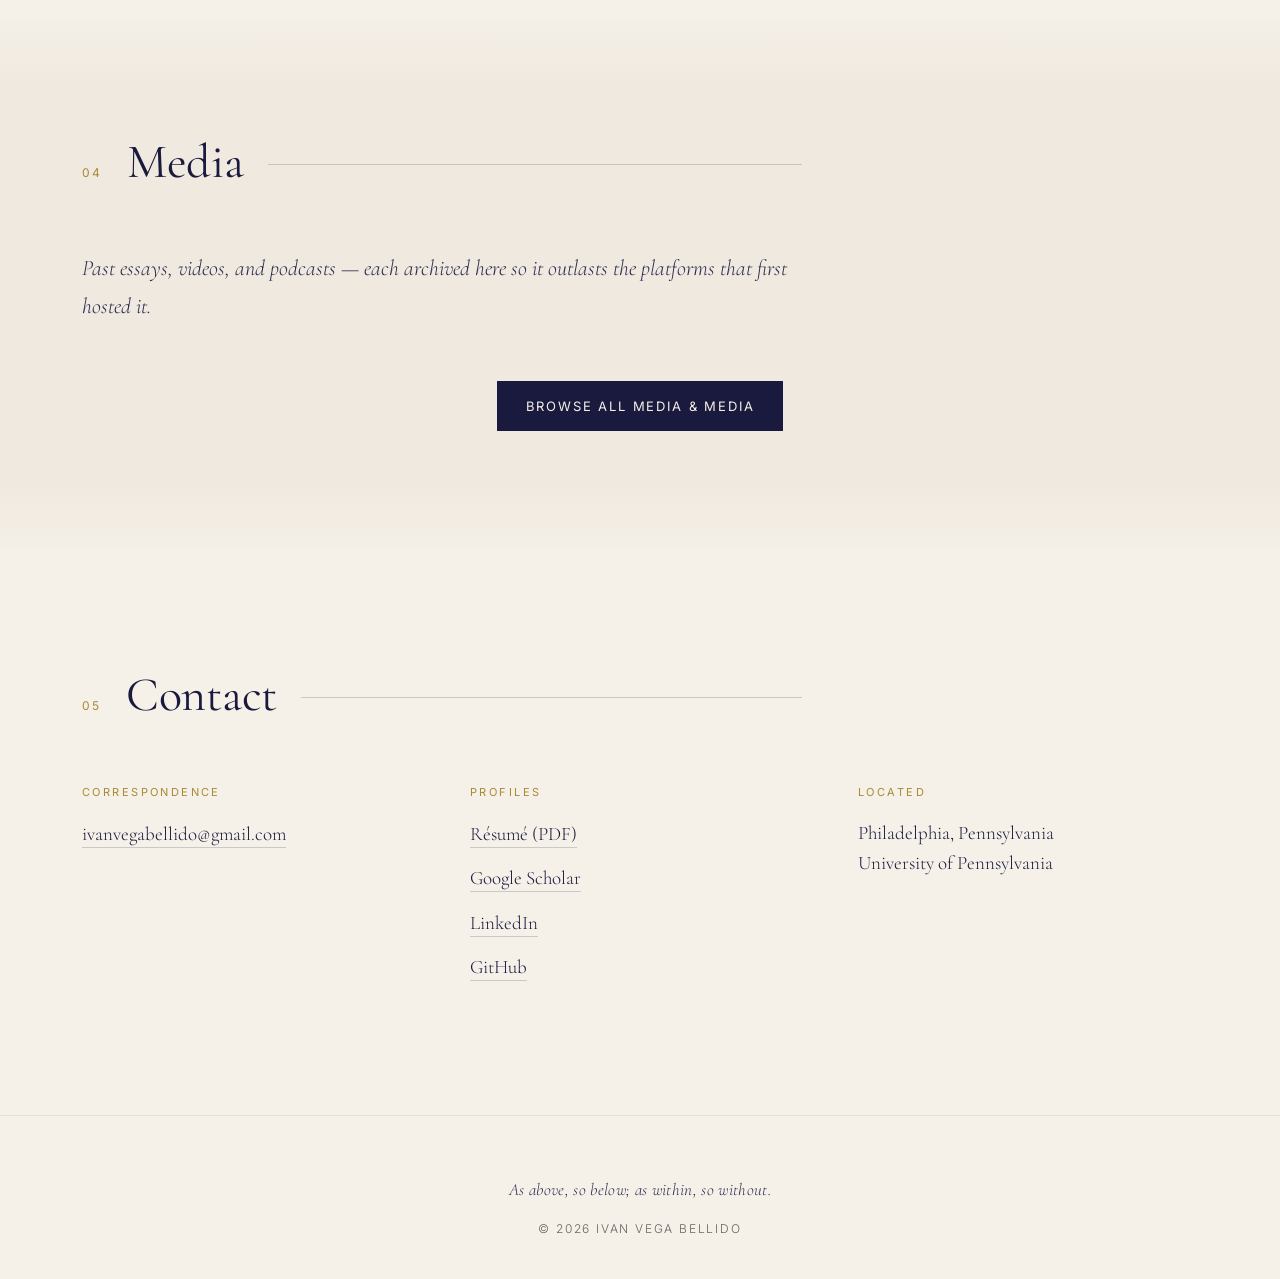
==== commit fcf3538a: "Rename 'Writing' link to 'Media' in navigation" ====
--- a/index.html
+++ b/index.html
@@ -56,7 +56,7 @@
       <li><a href="#about">About</a></li>
       <li><a href="#research">Research</a></li>
       <li><a href="#telos">Telos</a></li>
-      <li><a href="writing.html">Writing</a></li>
+      <li><a href="writing.html">Media</a></li>
       <li><a href="#contact">Contact</a></li>
     </ul>
   </div>
